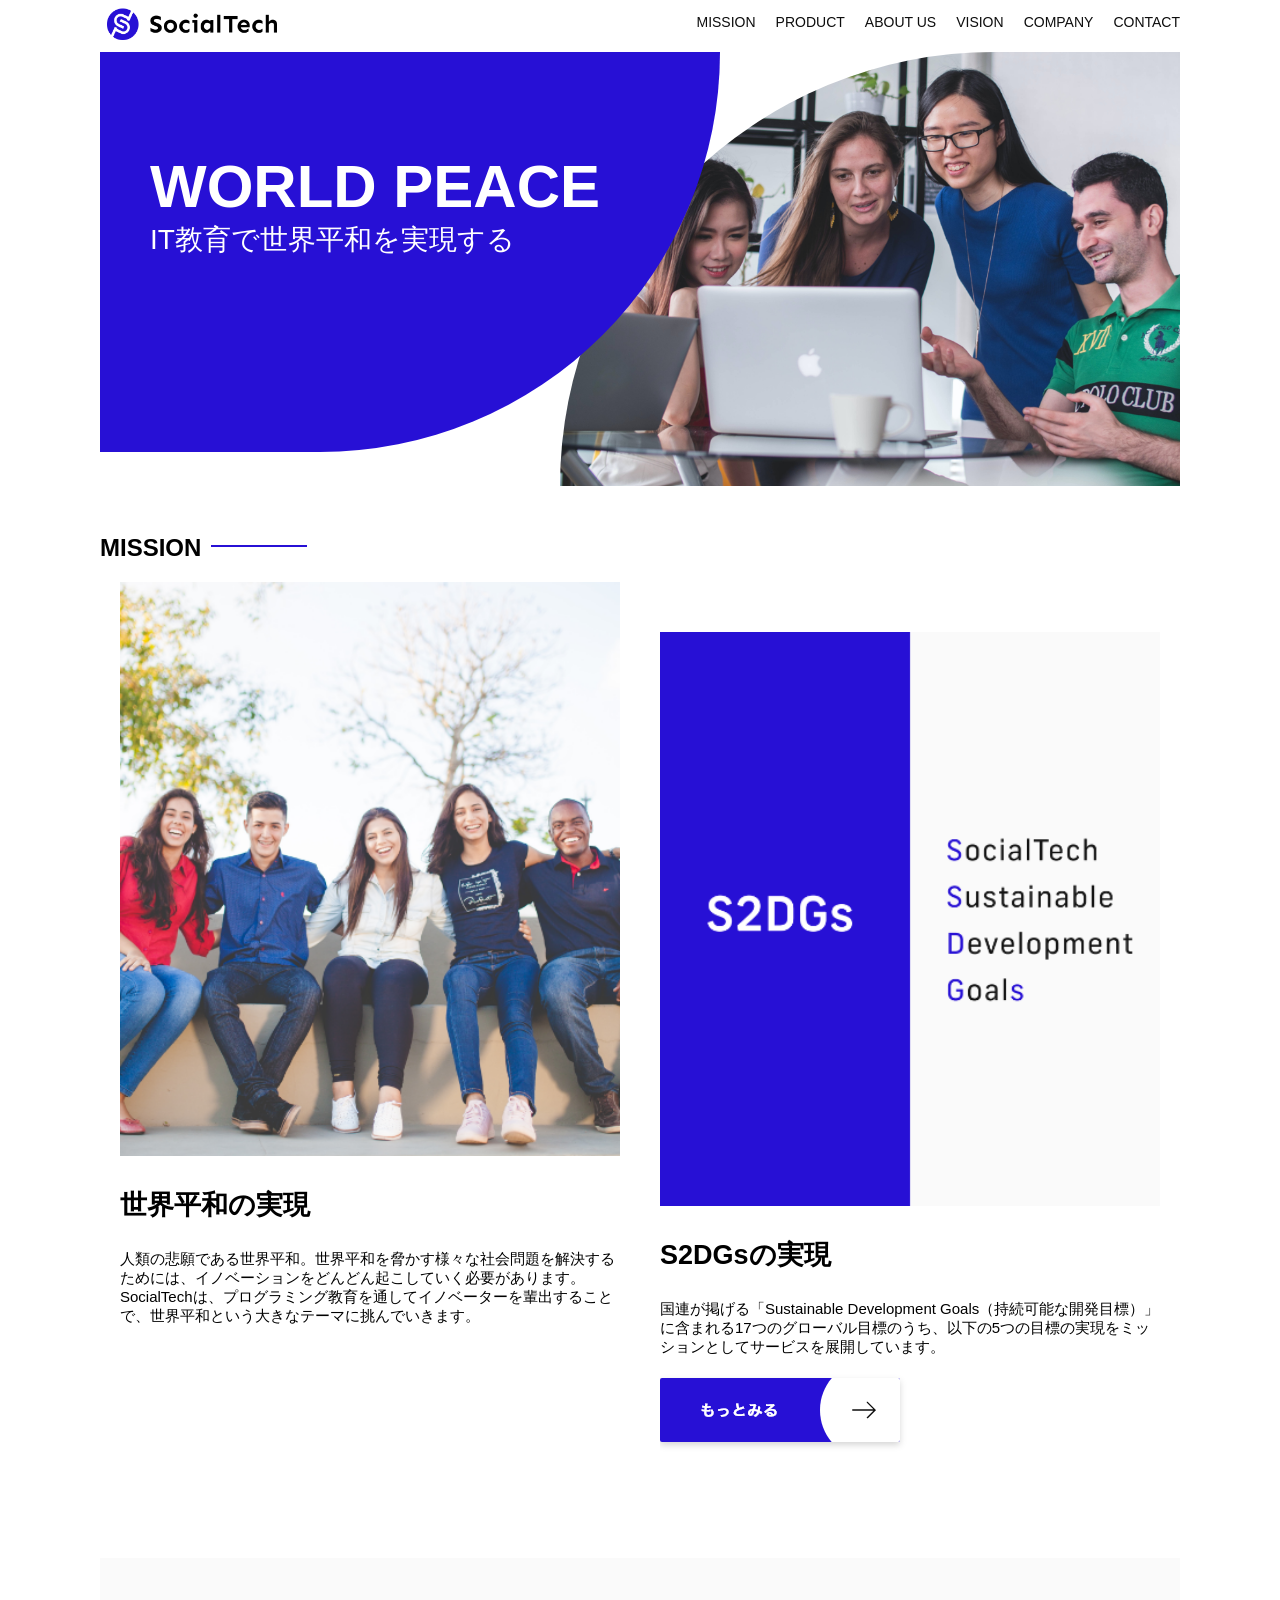
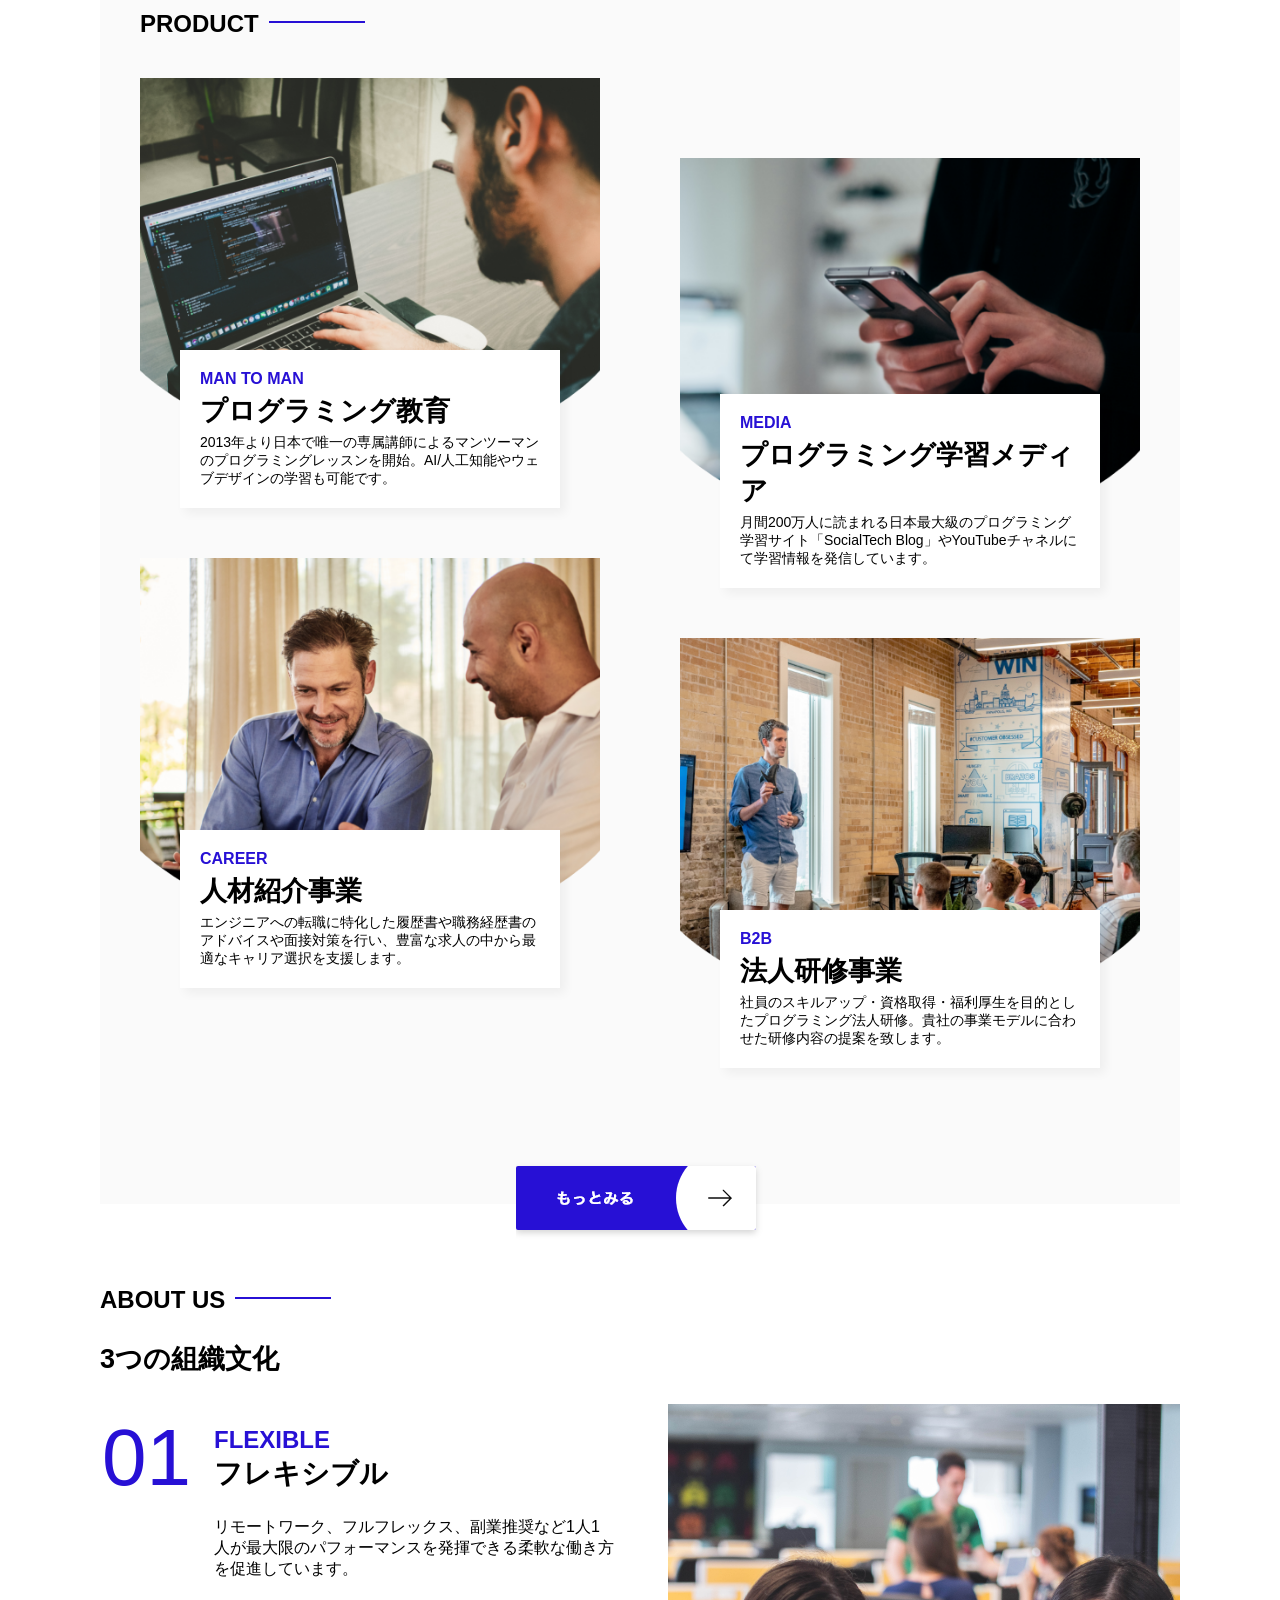
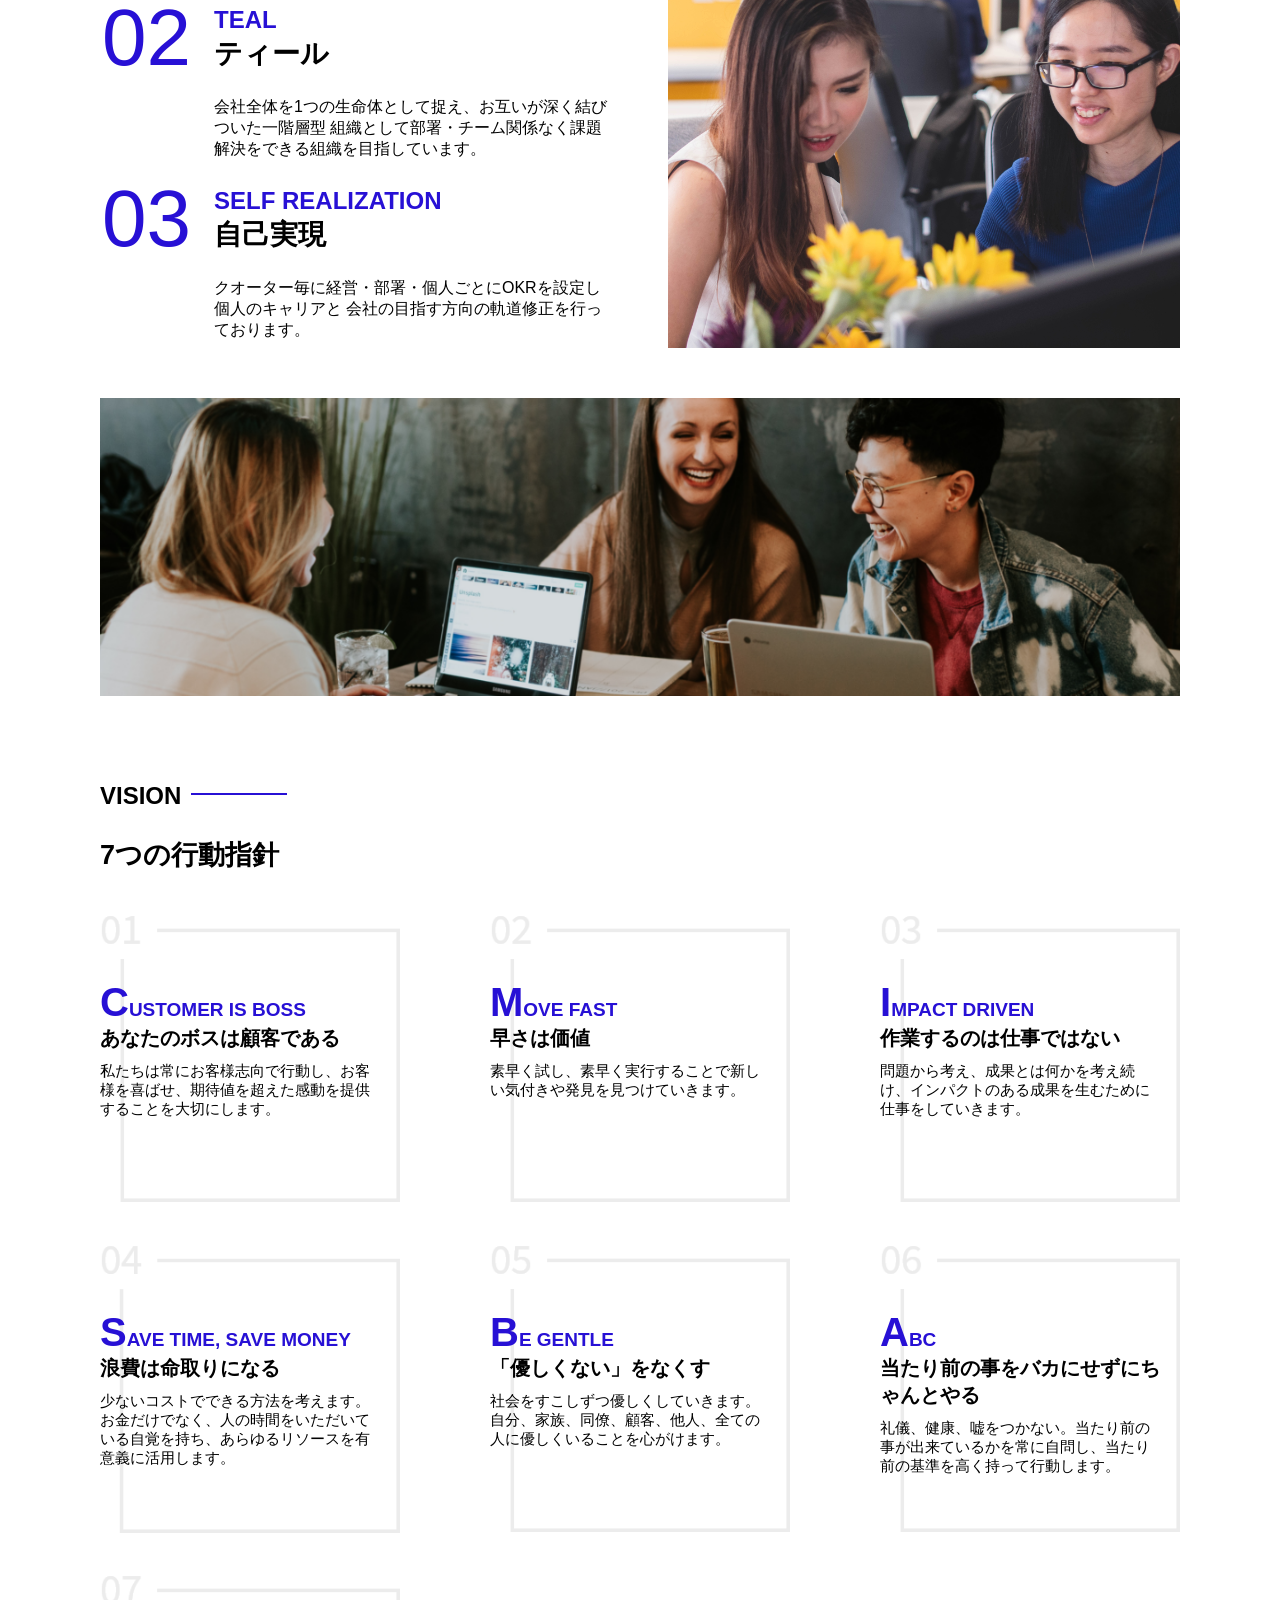
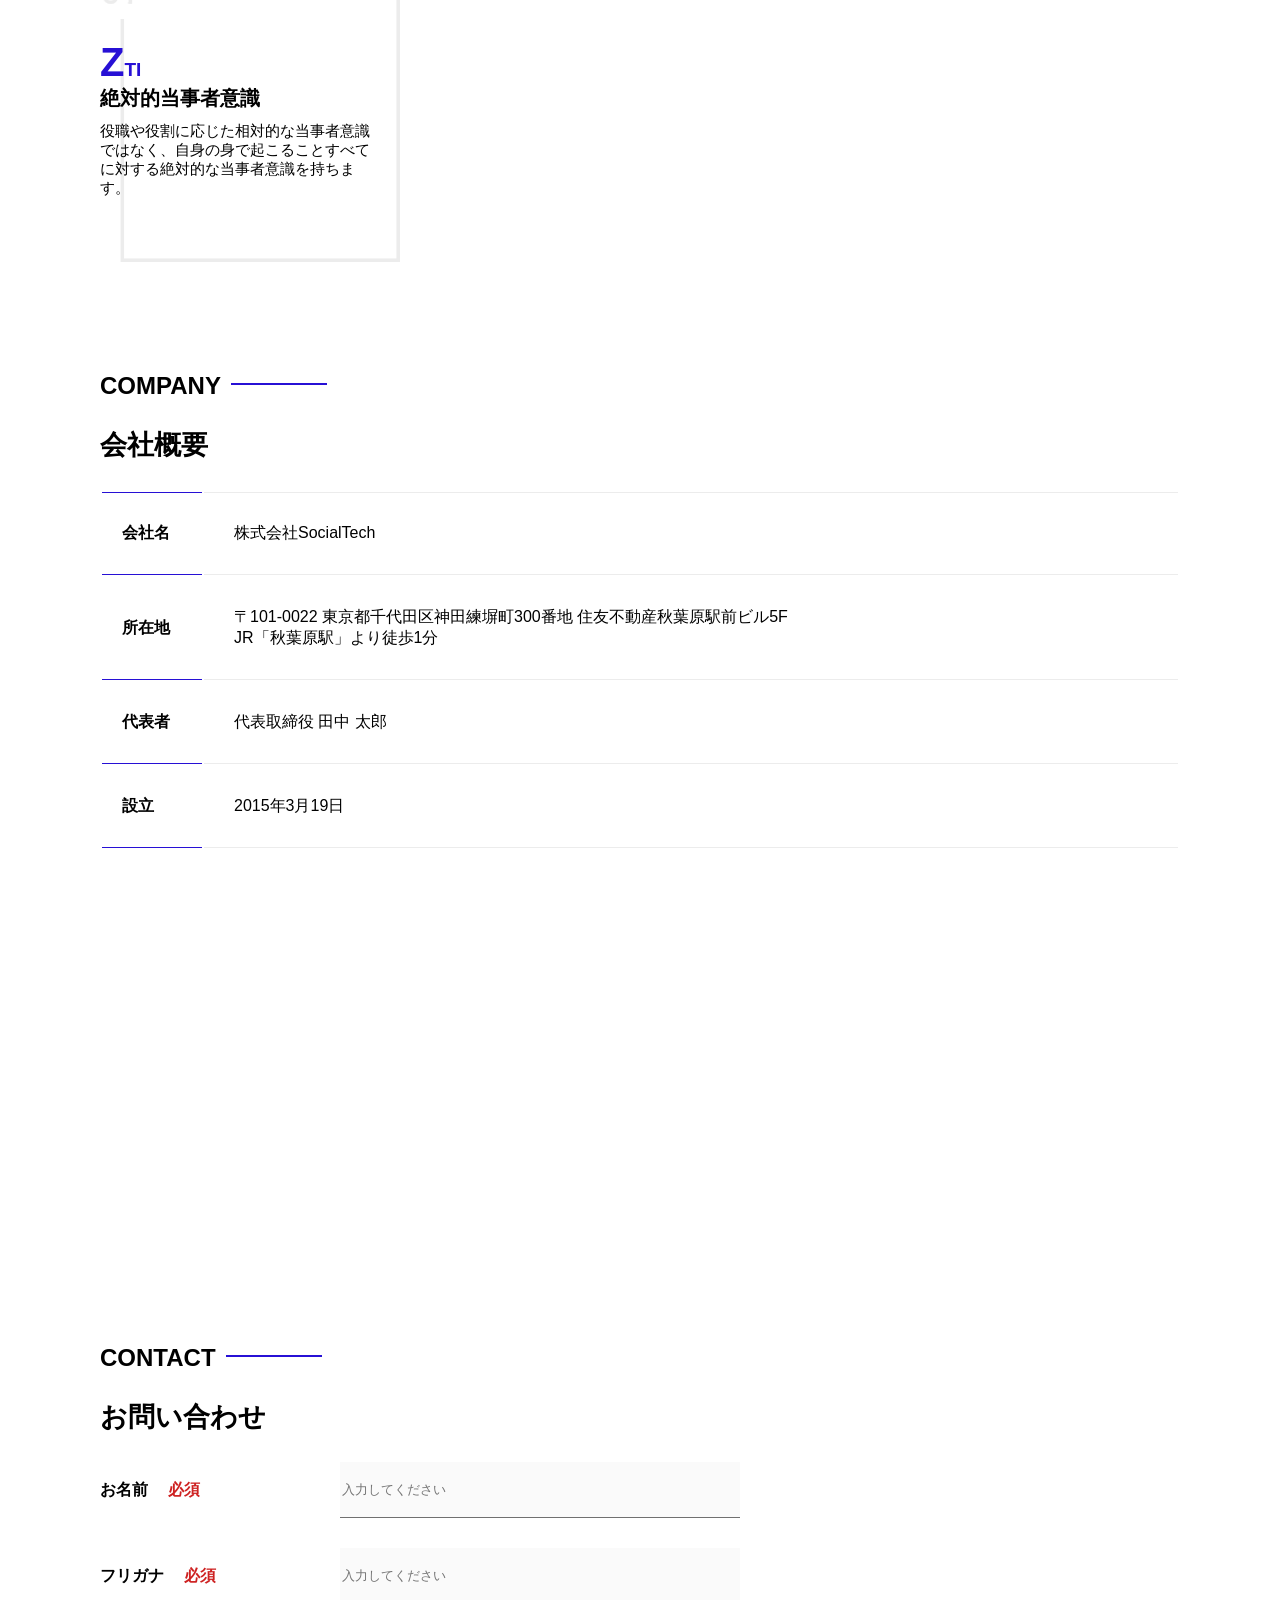
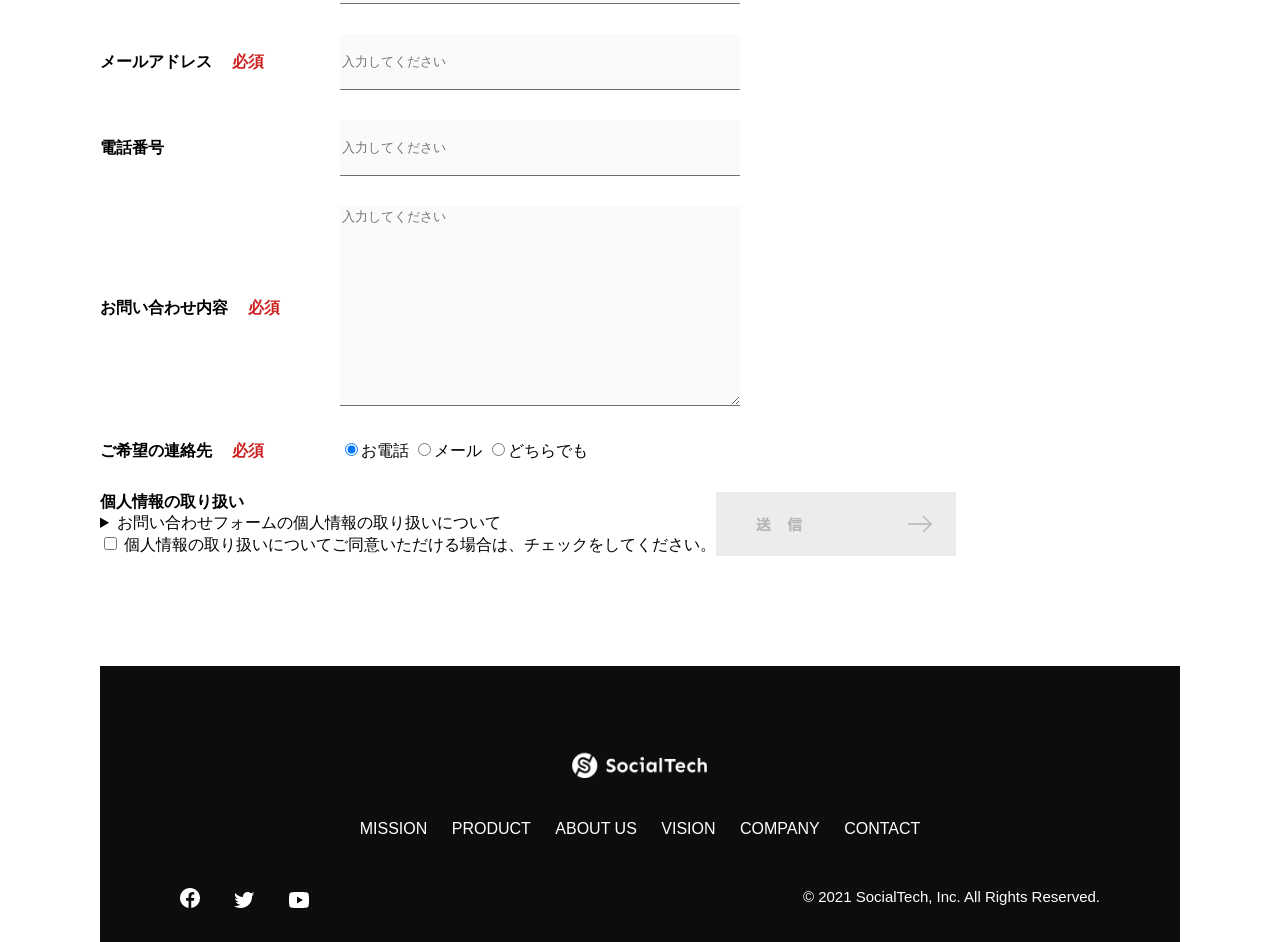
==== kadai_tutorial_output/index.html @ 547c980f "kadai_tutorial_outputを提出" ====
<!DOCTYPE html>
<html lang="ja">

<head>
  <meta charset="UTF-8">
  <meta name="viewport" content="width=device-width, initial-scale=1.0">
  <meta name="description" content="SocialTechはEdTech業界のリーディングカンパニーを目指します。">
  <link rel="stylesheet" href="style.css">
  <title>SocialTech</title>
</head>

<body>
  <!-- ヘッダー -->
  <header>
    <!-- ロゴ -->
    <a href="index.html" id="logo">
      <img src="images/logo.png" alt="トップページに戻る">
    </a>

    <!-- PC用ナビゲーション -->
    <nav id="nav-pc">
      <ul>
        <li><a href="mission.html">MISSION</a></li>
        <li><a href="product.html">PRODUCT</a></li>
        <li><a href="index.html#aboutus">ABOUT US</a></li>
        <li><a href="index.html#vision">VISION</a></li>
        <li><a href="index.html#company">COMPANY</a></li>
        <li><a href="index.html#contact">CONTACT</a></li>
      </ul>
    </nav>

    <!-- スマホ用メニューボタン -->
    <button id="menu-sp" onclick="document.getElementById('nav-sp').style.display = 'block'">
      <img src="images/button-menu.png" alt="ナビゲーションを開く">
    </button>
    <!-- スマホ用ナビゲーション -->
    <div id="nav-sp">
      <button id="close" onclick="document.getElementById('nav-sp').style.display = 'none'">
        <img src="images/button-close.png" alt="ナビゲーションを閉じる">
      </button>
      <nav>
        <ul>
          <li>
            <a id="logo-sp" href="index.html" onclick="document.getElementById('nav-sp').style.display='none'"><img src="images/logo-sp.png" alt="トップページに戻る"></a>
          </li>
          <li><a class="menu" href="mission.html" onclick="document.getElementById('nav-sp').style.display='none'">MISSION</a></li>
          <li><a class="menu" href="product.html" onclick="document.getElementById('nav-sp').style.display='none'">PRODUCT</a></li>
          <li><a class="menu" href="index.html#aboutus" onclick="document.getElementById('nav-sp').style.display='none'">ABOUT US</a></li>
          <li><a class="menu" href="index.html#vision" onclick="document.getElementById('nav-sp').style.display='none'">VISION</a></li>
          <li><a class="menu" href="index.html#company" onclick="document.getElementById('nav-sp').style.display='none'">COMPANY</a></li>
          <li><a class="menu" href="index.html#contact" onclick="document.getElementById('nav-sp').style.display='none'">CONTACT</a></li>
        </ul>
      </nav>
      <div id="sns">
        <a href="https://www.facebook.com/sejuku2013"><img src="images/button-facebook.png" alt="Facebookのリンク"></a>
        <a href="https://twitter.com/samuraijuku"><img src="images/button-twitter.png" alt="Twitterのリンク"></a>
        <a href="https://www.youtube.com/channel/UCCFOQO5aDK0xXam4cUQXT8g"><img src="images/button-youtube.png" alt="YouTubeのリンク"></a>
      </div>
    </div>
  </header>

  <main>
    <article>
      <!-- メインビジュアル -->
      <section id="main-visual">
        <div id="main-message">
          <h1>WORLD PEACE</h1>
          <p>IT教育で世界平和を実現する</p>
        </div>
        <img src="images/index/index-main.png" alt="PCの周りに集まる多国籍の仲間たち">
      </section>

      <!--ミッション-->
      <section id="mission">
        <h2 class="index-h2">MISSION</h2>
        <div id="mission-flex">
          <div>
            <img id="mission-photo" src="images/index/index-mission.png" alt="屋外のベンチで写真を撮影する多国籍の仲間たち">
            <h3>世界平和の実現</h3>
            <p>人類の悲願である世界平和。世界平和を脅かす様々な社会問題を解決するためには、イノベーションをどんどん起こしていく必要があります。SocialTechは、プログラミング教育を通してイノベーターを輩出することで、世界平和という大きなテーマに挑んでいきます。</p>
          </div>
          <div>
            <img id="s2dgs" src="images/index/s2dgs.png" alt="S2DGs">
            <h3>S2DGsの実現</h3>
            <p>国連が掲げる「Sustainable Development Goals（持続可能な開発目標）」に含まれる17つのグローバル目標のうち、以下の5つの目標の実現をミッションとしてサービスを展開しています。</p>
            <a href="mission.html"><img src="images/button-more.png" alt="もっとみる"></a>
          </div>
        </div>
      </section>

      <!-- プロダクト -->
      <section id="product">
        <h2 class="index-h2">PRODUCT</h2>
        <div class="product-flex">
          <div id="product-left">
            <div>
              <img class="product-photo" src="images/index/index-mantoman.png" alt="PCでコードを書く男性">
              <div class="product-explain">
                <span>MAN TO MAN</span>
                <h3>プログラミング教育</h3>
                <p>2013年より日本で唯一の専属講師によるマンツーマンのプログラミングレッスンを開始。AI/人工知能やウェブデザインの学習も可能です。</p>
              </div>
            </div>
            <div>
              <img class="product-photo" src="images/index/index-career.png" alt="笑顔で話し合う2人の男性">
              <div class="product-explain">
                <span>CAREER</span>
                <h3>人材紹介事業</h3>
                <p>エンジニアへの転職に特化した履歴書や職務経歴書のアドバイスや面接対策を行い、豊富な求人の中から最適なキャリア選択を支援します。</p>
              </div>
            </div>
          </div>
          <div id="product-right">
            <div>
              <img class="product-photo" src="images/index/index-media.png" alt="スマートフォンを操作する人">
              <div class="product-explain">
                <span>MEDIA</span>
                <h3>プログラミング学習メディア</h3>
                <p>月間200万人に読まれる日本最大級のプログラミング学習サイト「SocialTech Blog」やYouTubeチャネルにて学習情報を発信しています。</p>
              </div>
            </div>
            <div>
              <img class="product-photo" src="images/index/index-b2b.png" alt="講演中の男性とそれを聴く人々">
              <div class="product-explain">
                <span>B2B</span>
                <h3>法人研修事業</h3>
                <p>社員のスキルアップ・資格取得・福利厚生を目的としたプログラミング法人研修。貴社の事業モデルに合わせた研修内容の提案を致します。</p>
              </div>
            </div>
          </div>
        </div>
        <div id="product-more">
          <a href="product.html"><img src="images/button-more.png" alt="もっとみる"></a>
        </div>
      </section>

      <!-- AOUT USセクション -->
      <section id="aboutus">
        <h2 class="index-h2">ABOUT US</h2>
        <h3>3つの組織文化</h3>
        <div>
          <table class="culture-table">
            <tr>
              <td class="culture-num">01</td>
              <th><span class="culture-en">FLEXIBLE</span><br>フレキシブル</th>
            </tr>
            <tr>
              <td>
                <!--空のセル-->
              </td>
              <td class="culture-description">リモートワーク、フルフレックス、副業推奨など1人1人が最大限のパフォーマンスを発揮できる柔軟な働き方を促進しています。</td>
            </tr>
            <tr>
              <td class="culture-num">02</td>
              <th><span class="culture-en">TEAL</span><br>ティール</th>
            </tr>
            <tr>
              <td>
                <!--空のセル-->
              </td>
              <td class="culture-description">会社全体を1つの生命体として捉え、お互いが深く結びついた一階層型 組織として部署・チーム関係なく課題解決をできる組織を目指しています。</td>
            </tr>
            <tr>
              <td class="culture-num">03</td>
              <th><span class="culture-en">SELF REALIZATION</span><br>自己実現</th>
            </tr>
            <tr>
              <td>
                <!--空のセル-->
              </td>
              <td class="culture-description">クオーター毎に経営・部署・個人ごとにOKRを設定し個人のキャリアと 会社の目指す方向の軌道修正を行っております。</td>
            </tr>
          </table>
          <img class="culture-img" src="images/index/index-aboutus1.png" alt="笑顔で話し合う2人の女性">
        </div>
        <img class="culture-img2" src="images/index/index-aboutus2.png" alt="笑顔で話し合う3人の男女">

      </section>

      <!-- VISIONセクション -->
      <section id="vision">
        <h2 class="index-h2">VISION</h2>
        <h3>7つの行動指針</h3>
        <div>
          <div class="vision-box">
            <img src="images/index/vision-01.png" alt="01">
            <div>
              <h4>CUSTOMER IS BOSS</h4>
              <h5>あなたのボスは顧客である</h5>
              <p>私たちは常にお客様志向で行動し、お客様を喜ばせ、期待値を超えた感動を提供することを大切にします。</p>
            </div>
          </div>
          <div class="vision-box">
            <img src="images/index/vision-02.png" alt="02">
            <div>
              <h4>MOVE FAST</h4>
              <h5>早さは価値</h5>
              <p>素早く試し、素早く実行することで新しい気付きや発見を見つけていきます。</p>
            </div>
          </div>
          <div class="vision-box">
            <img src="images/index/vision-03.png" alt="03">
            <div>
              <h4>IMPACT DRIVEN</h4>
              <h5>作業するのは仕事ではない</h5>
              <p>問題から考え、成果とは何かを考え続け、インパクトのある成果を生むために仕事をしていきます。</p>
            </div>
          </div>
          <div class="vision-box">
            <img src="images/index/vision-04.png" alt="04">
            <div>
              <h4>SAVE TIME, SAVE MONEY</h4>
              <h5>浪費は命取りになる</h5>
              <p>少ないコストでできる方法を考えます。お金だけでなく、人の時間をいただいている自覚を持ち、あらゆるリソースを有意義に活用します。</p>
            </div>
          </div>
          <div class="vision-box">
            <img src="images/index/vision-05.png" alt="05">
            <div>
              <h4>BE GENTLE</h4>
              <h5>「優しくない」をなくす</h5>
              <p>社会をすこしずつ優しくしていきます。自分、家族、同僚、顧客、他人、全ての人に優しくいることを心がけます。</p>
            </div>
          </div>
          <div class="vision-box">
            <img src="images/index/vision-06.png" alt="06">
            <div>
              <h4>ABC</h4>
              <h5>当たり前の事をバカにせずにちゃんとやる</h5>
              <p>礼儀、健康、嘘をつかない。当たり前の事が出来ているかを常に自問し、当たり前の基準を高く持って行動します。</p>
            </div>
          </div>
          <div class="vision-box">
            <img src="images/index/vision-07.png" alt="07">
            <div>
              <h4>ZTI</h4>
              <h5>絶対的当事者意識</h5>
              <p>役職や役割に応じた相対的な当事者意識ではなく、自身の身で起こることすべてに対する絶対的な当事者意識を持ちます。</p>
            </div>
          </div>
        </div>
      </section>

      <!-- COMPANYセクション -->
      <section id="company">
        <h2 class="index-h2">COMPANY</h2>
        <h3>会社概要</h3>
        <table id="company-table">
          <tr>
            <th class="tableheader tableheader-first">会社名</th>
            <td class="cell cell-first">株式会社SocialTech</td>
          </tr>
          <tr>
            <th class="tableheader">所在地</th>
            <td class="cell">〒101-0022 東京都千代田区神田練塀町300番地 住友不動産秋葉原駅前ビル5F<br>JR「秋葉原駅」より徒歩1分</td>
          </tr>
          <tr>
            <th class="tableheader">代表者</th>
            <td class="cell">代表取締役 田中 太郎</td>
          </tr>
          <tr>
            <th class="tableheader">設立</th>
            <td class="cell">2015年3月19日</td>
          </tr>
        </table>
        <iframe 
          src="https://www.google.com/maps/embed?pb=!1m18!1m12!1m3!1d3240.068855133681!2d139.77207767578852!3d35.69992317258122!2m3!1f0!2f0!3f0!3m2!1i1024!2i768!4f13.1!3m3!1m2!1s0x60188fee13660e23%3A0x77137876edf742ac!2z5L2P5Y-L5LiN5YuV55Sj56eL6JGJ5Y6f6aeF5YmN44OT44Or!5e0!3m2!1sja!2sjp!4v1780361191116!5m2!1sja!2sjp" 
          style="border:0" 
          allowfullscreen="" 
          loading="lazy">
        </iframe>
      </section>

      <!-- CONTACTセクション -->
      <section id="contact">
        <h2 class="index-h2">CONTACT</h2>
        <h3>お問い合わせ</h3>
        <form>
          <div>
            <div class="contact-heading">
              <label class="contact-label">お名前<span class="contact-span">必須</span></label>
            </div>
            <div>
              <input type="text" name="name" placeholder="入力してください"class="contact-textbox">
            </div>
          </div>
          <div>
            <div class="contact-heading">
              <label class="contact-label">フリガナ<span class="contact-span">必須</span></label>
            </div>
            <div>
              <input type="text" name="hurigana" placeholder="入力してください"class="contact-textbox">
            </div>
          </div>
          <div>
            <div class="contact-heading">
              <label class="contact-label">メールアドレス<span class="contact-span">必須</span></label>
            </div>
            <div>
              <input type="text" name="email" placeholder="入力してください"class="contact-textbox">
            </div>
          </div>
          <div>
            <div class="contact-heading">
              <label class="contact-label">電話番号</label>
            </div>
            <div>
              <input type="text" name="tel" placeholder="入力してください"class="contact-textbox">
            </div>
          </div>
          <div>
            <div class="contact-heading">
              <label class="contact-label">お問い合わせ内容<span class="contact-span">必須</span></label>
            </div>
            <div>
              <textarea class="contact-textarea" placeholder="入力してください" name="message"></textarea>
            </div>
          </div>
          <div>
            <div class="contact-heading">
              <label class="contact-label">ご希望の連絡先<span class="contact-span">必須</span></label>
            </div>
            <div>
              <input class="radiobutton" type="radio" value="tel" name="contact" checked><label>お電話</label>
              <input class="radiobutton" type="radio" value="mail" name="contact"><label>メール</label>
              <input class="radiobutton" type="radio" value="both" name="contact"><label>どちらでも</label>
            </div>
          </div>
          <div>
            <div>
              <div class="contact-heading">
                <label class="contact-label">個人情報の取り扱い</label>
            </div>
            <div>
              <details>
                <summary>お問い合わせフォームの個人情報の取り扱いについて</summary>
                <div>
                  <dl>
                    <dt>１．組織の名称又は氏名</dt>
                    <dd>株式会社SocialTech</dd>
                    <dt>２．個人情報保護管理者（若しくはその代理人）の氏名又は職名、所属及び連絡先</dt>
                    <dd>
                      <p>鈴木 一郎 コーポレート部</p>
                      <p>メールアドレス：samurai@example.com</p>
                      <p>TEL：03-1234-5678</p>
                    </dd>
                    <dt>３．個人情報の利用目的</dt>
                    <dd>
                      <ul>
                        <li>・本サービス及び本サービスに関連する情報の提供又はそれらに関する連絡のため</li>
                        <li>・ユーザーの本人確認のため</li>
                        <li>・当社サービスのご案内のため</li>
                        <li>・当社の商品等の広告または宣伝（電子メールによるものを含むものとします。）</li>
                      </ul>
                    </dd>
                    <dt>４．個人情報の取り扱い業務の委託</dt>
                    <dd>
                      個人情報の取扱業務の全部または一部を外部に業務委託する場合があります。その際、弊社は、個人情報を適切に保護できる管理体制を敷き実行していることを条件として委託先を厳選したうえで、機密保持契約を委託先と締結し、お客様の個人情報を厳密に管理させます。
                    </dd>
                    <dt>５．個人情報の開示等の請求</dt>
                    <dd>
                      お客様は、弊社に対してご自身の個人情報の開示等（利用目的の通知、開示、内容の訂正・追加・削除、利用の停止または消去、第三者への提供の停止）に関して、当社問合わせ窓口に申し出ることができます。<br>
                      その際、弊社はお客様ご本人を確認させていただいたうえで、合理的な期間内に対応いたします。<br>
                      なお、個人情報に関する弊社問合わせ先は、次の通りです。
                    </dd>
                    <dd>
                      <p>株式会社SocialTech　個人情報問合せ窓口</p>
                      <p>〒150-0043　東京都千代田区神田練塀町300番地 住友不動産秋葉原駅前ビル5F</p>
                      <p>メールアドレス：samurai@example.com　TEL：03-1234-5678</p>
                    </dd>
                  <dt>６．個人情報を提供されることの任意性について</dt>
                    <dd>お客様がご自身の個人情報を弊社に提供されるか否かは、お客様のご判断によりますが、もしご提供されない場合には、適切なサービスが提供できない場合がありますので予めご了承ください。</dd>
                  </dl>
                </div>
              </details>
              <input type="checkbox" name="agree">
              <span>個人情報の取り扱いについてご同意いただける場合は、チェックをしてください。</span>
            </div>
          </div>
          <input type="image" src="images/button-submit.png" alt="送信する">
        </form>
      </section>
    </article>
  </main>

  <footer>
    <div id="footer-logo">
      <img src="images/logo-sp.png" alt="SocialTech">
    </div>
    <div id="footer-link">
      <a href="mission.html">MISSION</a>
      <a href="product.html">PRODUCT</a>
      <a href="index.html#aboutus">ABOUT US</a>
      <a href="index.html#vision">VISION</a>
      <a href="index.html#company">COMPANY</a>
      <a href="index.html#contact">CONTACT</a>
    </div>
    <div id="sns-footer">
      <div class="sns-btns">
        <a href="https://www.facebook.com/sejuku2013"><img src="images/button-facebook.png" alt="Facebookのリンク"></a>
        <a href="https://twitter.com/samuraijuku"><img src="images/button-twitter.png" alt="Twitterのリンク"></a>
        <a href="https://www.youtube.com/channel/UCCFOQO5aDK0xXam4cUQXT8g"><img src="images/button-youtube.png" alt="YouTubeのリンク"></a>
      </div>
      <p id="copyright">&copy; 2021 SocialTech, Inc. All Rights Reserved.</p>
    </div>
  </footer>





</body>

</html>
---- kadai_tutorial_output/style.css ----
/* PC、スマホ共通スタイル */
* {
   box-sizing: border-box;
}

p {
  font-size: 15px;
}

body {
  max-width: 1080px;
  margin: 0 auto 0 auto;  
  font-family: "Source Sans Pro", "Hiragino Kaku Gothic ProN", Meiryo, Arial, sans-serif;
}

/* ヘッダー */
header {
display: flex;
justify-content: space-between;
} 

/* ナビゲーションのレイアウト */
#nav-pc {
  font-size: 14px;
}

#nav-pc ul {
  display: flex;
  padding-left: 0;
}

#nav-pc li {
  list-style: none;
}

/* ナビゲーションのリンクの装飾設定 */
#nav-pc a {
  text-decoration: none;
  margin-left: 20px;
  color: #0d0d0d;
}

#nav-pc a:hover {
  text-decoration: underline;
}

/* スマホ用ナビを非表示 */
#nav-sp,	
#menu-sp {	
display: none;	
}

/* メインビジュアル*/
#main-visual {
  position: relative;
  height: 400px;
}

#main-message {
  position: absolute;
  top: 0;
  left: 0;
  background-color: #2710d5;
  color: #ffffff;
  border-radius: 0 0 476px 0;
  max-width: 620px;
  height: 100%;
  width: 100%;
  z-index: 11;
}

#main-message h1 {
  font-size: 60px;
  margin: 100px 0 0 50px;
}

#main-message > p {
  font-size: 28px;
  margin: 0 0 0 50px;
}

#main-visual > img {
  max-width: 620px;
  border-radius: 476px 0 0 0;
  position: absolute;
  top: 0;
  right: 0;
  z-index: 10;
}

/* 見出し */
 h2 {
   margin: 40px 0 0 0;
 }
 
 h2::after {
   content: url("images/line.png");
   margin-left: 10px;
 }
 
 h3 {
   font-size: 27px;
 }

 /* ミッション */
 #mission {
   margin: 80px auto 80px auto;
 }

 #mission-flex {
  display: flex;
 }

 #mission-flex > div {
  width: 50%;
  margin: 20px;
 }

 #mission-photo {
  width: 100%;
 }

 #s2dgs {
  margin-top: 50px;
  width: 100%;
 }

 /*
 section要素（#product）
背景色（background-color）：薄いグレー（#fafafa）
余白（margin）：80px 0 80px 0
余白（padding）：10px 40px 0px 40px
*/

/* プロダクト */
#product {
  background-color: #fafafa;
  margin: 80px 0 80px 0;
  padding: 10px 40px 0px 40px;
}

/*
4つのコンテンツをグループ化するdiv要素（#product .product-flex）
余白（margin）：上に40px
表示方法（display）：子要素を横並びにするため、flexを指定する
*/

/* 外枠 */
#product .product-flex {
  margin-top: 40px;
  display: flex;
}

/*
左のカラム（#product-left）
幅（width）：50%を指定して、2つのdiv要素をちょうど半分に分ける
余白（margin-right）：20px
*/

/* 左のカラム */
#product-left {
  width: 50%;
  margin-right: 20px;
}

/*
右のカラム（#product-right）
幅（width）：50%を指定して、2つのdiv要素をちょうど半分に分ける
余白（margin-left）：20px
余白（margin-top）：80px
*/

/* 右のカラム */
#product-right {
  width: 50%;
  margin-left: 20px;
  margin-top: 80px;
}

/*
画像＋説明の枠（#product-left > div）
配置（position）：子要素である画像やテキストに相対位置で配置するために、relativeを指定する
高さ（height）：480px
余白（margin-right）：20px
*/

/* 画像＋説明の枠 */
#product-left > div {
  position: relative;
  height: 480px;
  margin-right: 20px;
}

/*
画像＋説明の枠（#product-right > div）
配置（position）：子要素である画像やテキストに相対位置で配置するために、relativeを指定する
高さ（height）：480px
余白（margin-left）：20px
 */

#product-right > div {
  position: relative;
  height: 480px;
  margin-left: 20px;
}

/*
画像（.product-photo）
画像は親のdiv要素からはみ出さないように幅を調整します。
幅(width)：100%を指定して、親要素の幅に合わせる
*/

/* 画像 */
.product-photo {
  width: 100%;
}

/*
見出しと説明文をグループ化するdiv要素（.product-explain）
背景（background-color）：白色（#ffffff）
配置（position）：position：absolute;を指定して絶対位置で配置する。基準の位置は左上で、leftに0、bottomに50pxを指定する
余白（margin）：0 40px 0 40px
余白（padding）：20px
影（box-shadow）：5px 5px 10px rgba(0, 0, 0, 0.05);を指定し、薄い透明色で右下方向に柔らかい影を表示する（基礎編の14章で学習したtext-shadowと同様の使い方）
*/
/* 説明文の枠 */
.product-explain {
  background-color: #ffffff;
  position: absolute;
  left: 0;
  bottom: 50px;
  margin: 0 40px 0 40px;
  padding: 20px;
  box-shadow: 5px 5px 10px rgba(0, 0, 0, 0.05);
}

/*
説明文の英語（.product-explain > span）
文字色（color）：青色（#2710d5）
文字の太さ（font-weight）：bold（太字）
文字のサイズ（font-size）：16px
余白（margin）：なし（0）
*/

/* 説明文の英語 */
.product-explain > span {
  color: #2710d5;
  font-weight: bold;
  font-size: 16px;
  margin: 0;
}

/*
説明文の見出し（.product-explain > h3）
余白（margin）：5px 0 5px 0
*/

/* 説明文の見出し */
.product-explain > h3 {
  margin: 5px 0 5px 0;
}

/*
説明文（.product-explain > p）
文字のサイズ（font-size）：14px
余白（margin）：なし（0）
*/

/* 説明文 */
.product-explain > p {
  font-size: 14px;
  margin: 0;
}

/*
「もっとみる」ボタン（#product-more）
中央寄せにする（text-align: center）
リンク（<a>タグ）に対して、相対位置指定で下に-42pxを指定する
*/

/* もっと見るボタン */
#product-more {
  text-align: center;
}

#product-more a {
  position: relative;
  bottom: -42px
}

/*
section要素（#aboutus）
余白（margin）：上下に80px、左右にautoを指定する
表と1枚目の画像をグループ化する
*/

/* ABOUT US */
#aboutus {
  margin: 80px auto 80px auto;
}

/*
div要素（#aboutus > div）
表示方法（display）：子要素を横並びにするため、flexを指定する
*/

/* 3つの組織文化と画像を入れる枠 */
#aboutus > div {
  display: flex;
}

/*1枚目の画像（.culture-img）
幅（width）：50%を指定する
縦方向の揃え方（align-self）：flex-start（上寄せ）
2枚目の画像（.culture-img2）
余白（margin-top)：50px
幅（width）：100%を指定して、親要素の幅いっぱいに広げる*/

/* 画像 */
.culture-img {
  width: 50%;
  align-self: flex-start;
}

.culture-img2 {
  margin-top: 50px;
  width: 100%;
}

/*表全体（.culture-table）
余白（margin）：右に50pxを指定して、画像との間に余白を作る*/

/* 3つの組織文化の表 */
.culture-table {
  margin-right: 50px;
}

/*表の各セル
番号（.culture-num）
文字サイズ（font-size）：80px
文字色（color）：青色（#2710d5）
余白（padding）：0 20px 0 0

見出し（.culture-table th）
左寄せ（text-align）：left
文字サイズ（font-size）：28px
文字の太さ（font-weight）：太字（bold）

組織文化英語（.culture-en）
文字色（color）：青色（#2710d5）
文字サイズ（font-size）：24px
  
説明文（.culture-description）
余白（margin）：なし（0）*/

/* 番号 */
.culture-num {
  font-size: 80px;
  color: #2710d5;
  padding: 0 20px 0 0;
}

/* 見出し */
.culture-table th {
  text-align: left;
  font-size: 28px;
  font-weight: bold;
}

/* 組織文化英語 */
.culture-en {
  color: #2710d5;
  font-size: 24px;
}

/* 説明文 */
.culture-description {
  margin: 0;
}

/*section要素（#vision）
余白（margin）：上下に80px、左右にautoを指定する

7つすべての「行動指針」をグループ化するdiv要素（#vision > div）
表示方法（display）：子要素を横並びにするため、flexを指定する
横方向の揃え方（justify-content）：space-betweenを指定する（一番左と一番右の子要素を両端に配置し、残りの子要素を均等な間隔で配置する）
折り返し（flex-wrap）：wrapを指定する（幅が足りなくなったら上から下に折り返しする）

一つ一つの「行動指針」をグループ化するdiv要素（.vision-box）
幅と高さ（width、height）：幅300px、高さ300pxの正方形にする
余白（margin）：下に30px
配置（position）：relativeを指定し、現在の位置を基準に相対的な位置に配置する*/

/* ビジョン */
#vision {
  margin: 80px auto 80px auto;
}

#vision > div {
  display: flex;
  justify-content: space-between;
  flex-wrap: wrap;
}

.vision-box {
  width: 300px;
  height: 300px;
  margin-bottom: 30px;
  position: relative;
}

/*画像（.vision-box > img）
幅（width）：100%を指定して、親要素の幅いっぱいに広げる
配置（position）：relative（相対位置）を指定する
重なり順（z-index）：30を指定し、テキストが上に重なるようにする（z-indexの値が大きいほど上に重なる）

見出しと説明文をグループ化するspan要素（.vision-box > div）
配置（position）：absolute（絶対位置）を指定し、topとleftに0を指定することで親要素の左上に配置する
重なり順（z-index）：31を指定し、画像の上に重なるようにする
余白（margin）：右に20px

英語の見出し（.vision-box > div > h4）
文字色（color）：青色（#2710d5）
フォントサイズ（font-size）：19px
余白（margin）：上に80px

h4の1文字め（.vision-box > div > h4::first-letter）
フォントサイズ（font-size）：40px

日本語の見出し（.vision-box > div > h5）
フォントサイズ（font-size）：20px
余白（margin）：0 0 0 0

説明文（.vision-box > div > p）
余白（margin）：10px 0 0 0*/

.vision-box > img {
  width: 100%;
  position: relative;
  z-index: 30;
}

.vision-box > div {
  position: absolute;
  top: 0;
  left: 0;
  z-index: 31;
  margin-right: 20px;
}

.vision-box > div > h4 {
  color: #2710d5;
  font-size: 19px;
  margin: 80px 0 0 0;
}

.vision-box > div > h4::first-letter {
  font-size: 40px;
}

.vision-box > div > h5 {
  font-size: 20px;
  margin: 0;
}

.vision-box > div > p {
  margin: 10px 0 0 0;
}

/*section要素（#company）
余白（margin）：上下に80px、左右にautoを指定する*/

/* 会社概要 */
#company {
  margin: 80px auto 80px auto;
}

/* 表全体（#company-table）
幅（width）：100%を指定して、親要素の幅いっぱいに広げる*/
#company-table {
  width: 100%;
}

/*2行目以降の見出し（.tableheader）
文字の位置（text-align）：left（左揃え）
余白（padding）：上下左右に20px
下の枠線
色（border-bottom-color）：青色（#2710d5）
太さ（border-bottom-width）：1px
種類（border-bottom-style）：実線（solid）
幅（width）：100px
*/
.tableheader {
  text-align: left;
  padding: 20px;
  border-bottom-color: #2710d5;
  border-bottom-width: 1px;
  border-bottom-style: solid;
  width: 100px;
}

/*1行目の見出し（.tableheader-first）
1行目の見出しは上の枠線も表示させるため、以下を指定します。
上の枠線
色（border-top-color）：青色（#2710d5）
太さ（border-top-width）：1px
種類（border-top-style）：実線（solid）*/
.tableheader-first {
  border-top-color: #2710d5;
  border-top-width: 1px;
  border-top-style: solid;
}

/*セル（.cell）
余白（padding）：30px
下の枠線
色（border-bottom-color）：グレー（#ececec）
太さ（border-bottom-width）：1px
種類（border-bottom-style）：実線（solid）*/
.cell {
  padding: 30px;
  border-bottom-color: #ececec;
  border-bottom-width: 1px;
  border-bottom-style: solid;
}

/*1行目のセル（.cell-first）
1行目のセルは上の枠線も表示させるため、以下を指定します。
上の枠線
色（border-top-color）：グレー（#ececec）
太さ（border-top-width）：1px
種類（border-top-style）：実線（solid）*/
.cell-first {
  border-top-color: #ececec;
  border-top-width: 1px;
  border-top-style: solid;
}

/*iframe要素（#company > iframe）
幅（width)：100%を指定して、親要素の幅いっぱいに広げる
高さ（height）：368px
余白（margin）：上に40px*/

#company > iframe {
  width: 100%;
  height: 368px;
  margin-top: 40px;
}

/* お問い合わせ */
#contact {
  margin: 80px auto 80px auto;
}

/* 外枠 */
#contact > form > div {
  display: flex;
  flex-direction: row;
  flex-wrap: wrap;
  padding-bottom: 30px;
}

/* 左列の見出し */
.contact-heading {
  width: 240px;
  align-self: center;
}

/* 見出しのラベル */
.contact-label {
  font-weight: bold;
}

/* 必須 */
.contact-span {
  color: #ce2222;
  margin-left: 20px;
  font-weight: bold;
}

.contact-textbox {
  border-top: 0;
  border-left: 0;
  border-right: 0;
  border-bottom-width: 1px;
  border-bottom-color: #707070;
  border-style: solid;
  background-color: #fafafa;
  width: 400px;
  height: 56px;
}

.contact-textarea {
  border-top: 0;
  border-left: 0;
  border-right: 0;
  border-bottom-width: 1px;
  border-bottom-color: #707070;
  background-color: #fafafa;
  width: 400px;
  height: 200px;
}

/* 個人情報の取り扱い */
 #contact dt {
   font-weight: bold;
 }
 
 #contact dd {
   margin: 0 0 16px 0;
 }
 
 #contact dd p {
   margin: 0;
 }
 
 #contact dd ul {
   padding-left: 0;
 }
 
 #contact dd li {
   margin-bottom: 0;
   list-style: none;
 }

 /* フッター */
 footer {
  background-color: #0d0d0d;
  text-align: center;
  padding: 80px 80px 30px 80px;
 }

 #footer-logo {
  margin-bottom: 30px;
 }

 #footer-link {
  margin-bottom: 50px;
 }

#footer-link > a {
  text-decoration: none;
  margin: 10px;
  color: #ffffff;
}

#footer-link > a:hover {
  text-decoration: underline;
}

#sns-footer {
  display: flex;
  justify-content: space-between;
}

#sns-footer a {
  margin-right: 30px;
}

#copyright {
  color: #ffffff;
  margin: 0;
}

/* mission.html用スタイル */
/* ミッションのメインビジュアル */
.mission-main-inner {
  background-image: url("images/mission/mission-main.png");
  background-repeat: no-repeat;
  background-position-y: center;
}

#mission-title {
  background-color: #2710d5;
  width: 368px;
  color: #ffffff;
  height: 496px;
  border-radius: 0 248px 248px 0;
  position: relative;
}

#mission-title h1 {
  position: absolute;
  top: 0;
  left: 100px;
  font-size: 80px;
  line-height: 1;
}

#mission-title h1 span {
  font-size: 26px;
}

#mission-title > p {
  position: absolute;
  top: 350px;
  left: 100px;
  font-size: 16px;
}

/* ミッションページ　S2DGSの設定 */
#mission-s2dgs {
  padding: 20px;
}

.mission-h2 {
  color: #2710d5;
  font-size: 40px;
}

.mission-h2::after {
  content: none;
}

/* ミッションページ　5つのゴールの設定 */
#mission-five-goals {
  padding: 20px;
  display: flex;
}

#mission-five-goals .five-goals-image {
  width: 30%;
  padding: 20px;
}

#mission-five-goals .five-goals-image img {
  width: 100%
}

#mission-five-goals .five-goals-read {
  width: 70%;
  padding: 20px;
}

#mission-five-goals .five-goals-read > div {
  margin-bottom : 40px;
}

.fivegoals-image-right {
  float: right;
  margin: 20px;
}

.fivegoals-image-left {
  float: left;
  margin: 20px;
}

.fivegoals-number {
  color: #2710d5;
  font-size: 48px;
  font-weight: bold;
  margin: 0;
}

.fivegoals-h3 {
  font-size: 28px;
  margin: 0;
}

.fivegoals-p {
  margin: 0;
}

/* プロダクトページ */
.product-main-inner {
  background-image: url(images/product/product-main.png);
  background-repeat: no-repeat;
  background-position-y: center;
}

#product-title {
  background-color: #2710d5;
  width: 368px;
  color: #ffffff;
  height: 496px;
  border-radius: 0 248px 248px 0;
  position: relative;
}

#product-title h1 {
  position: absolute;
  top: 0;
  left: 100px;
  font-size: 80px;
  line-height: 1;
}

#product-title h1 span {
  font-size: 26px;
}

#product-title > p {
  position: absolute;
  top: 350px;
  left: 100px;
  font-size: 16px;
}

/* セクション */
.product-section {
  display: flex;
  padding: 20px 20px 0; /*上と左右が20pxで下が0*/
}

.product-section .product-section-img {
  width: 450px;
}

.product-section-left .product-section-img img {
  width: 100%;
  padding: 0 40px 30px 0;
  border-radius: 0 432px 0 0;
}

.product-section-left .product-read {
  width: 50%;
  flex-grow: 1;
}

.product-section-left .product-read p {
  margin-bottom: 0;
}

.product-section-right {
  justify-content: space-between;
}

.product-section-right .product-section-img img {
  width: 100%;
  padding: 0 0 30px 40px;
  border-radius: 432px 0 0 0;
}

.product-section-right .product-read {
  width: 500px;
}

.product-h2 {
  color: #2710d5;
  font-size: 24px;
  margin: 0;
}

.product-h3{
  font-size: 28px;
  margin: 0;
}


/*====================
  スマートフォン用のスタイル
 =====================*/

@media screen and (max-width: 767px) {
  /* PC用ナビゲーション非表示 */
  #nav-pc {
    display: none;
  }

  /* ハンバーガーメニュー */
  #menu-sp {
    display: block;
    background-color: transparent;
    float: right;
    padding: 0;
    border: none;
  }

  /* スマホ用ナビゲーションの表示切替*/
  /* 初期状態、レイアウトと非表示設定 */
  #nav-sp {
    background-color: #2710d5;
    position: fixed;
    left: 0;
    top: 0;
    height: 100%;
    width: 100%;
    display: none;
    z-index: 100;
  }

  /*  閉じるボタンの画像（#close）
  配置（position）：絶対位置（absolute）を指定し、親要素（#nav_sp）の右上の角を基準位置として、上側（top）と右側（right）にそれぞれ20pxに設定する。（右上の角から内側へ20pxの位置に配置する）。
  背景色（background-color）は透明（transparent）、境界線（border）はなし（none）にする。*/
  #close {
    position: absolute;
    top: 20px;
    right: 20px;
    background-color: transparent;
    border: none;
  }

  /*  nav-sp要素のスタイル設定
  ul 要素の左側の余白（ padding ）をなくす（ 0 ）
  li 要素はマーカー（ list-style ）なし（ none ）で表示*/
  #nav-sp nav ul {
    padding-left: 0;
  }

  #nav-sp nav li {
    list-style: none;
  }

  /*  ナビゲーションメニュー用ロゴ（#logo-sp）
  余白（margin）：上に80px、右に0、下に30px、左に20px */
  #logo-sp {
    margin: 80px 0 30px 20px;
  }

  /*リンク（#nav-sp nav a）
  表示方法（display）：blockを指定し、縦並びにする
  色（color）：白（#ffffff）*/
  #nav-sp nav a {
    display: block;
    color: #ffffff;
  }

  /*リンクの擬似クラス ホバー時（#nav-sp nav a）
  文字装飾（text-decoration）：下線を表示する（underline）*/
  #nav-sp nav a:hover {
    text-decoration: underline;
  }

  /*リンクの背景（#nav-sp .menu）
  文字装飾（text-decoration）：なし（none）
  余白（margin）：上に0、右に20px、下に0、左に20px
  高さ（height）：44px
  文字のサイズ（font-size）：16px
  背景画像（background-image）：url("images/arrow.png")を指定し、arrow.pngをリンクの背景として表示する
  背景のリピート方法（background-repeat）：繰り返さない（no-repeat）
  背景の位置（background-position）：right topを指定し、右上に配置する*/
  #nav-sp .menu {
    text-decoration: none;
    margin: 0 20px;
    height: 44px;
    font-size: 16px;
    background-image: url("images/arrow.png");
    background-repeat: no-repeat;
    background-position: right top;
  }

  /*SNSボタンをグループ化するdiv要素（#sns）
  配置（position）：絶対位置（absolute）を指定し、bottomとleftに20pxを指定することで親要素の左下を基準に配置する*/
  #sns {
    position: absolute;
    bottom: 20px;
    left: 20px;
  }

  /*SNSボタンのリンク（#sns > a）
  余白（margin）：右に30px*/
  #sns > a {
    margin-right: 30px;
  }

  /* メインビジュアル */
  #main-visual {
    position: relative;
    height: 470px;
  }

  #main-visual > div {
    text-align: center;
    height: 280px;
  }

  #main-visual h1 {
    font-size: 28px;
    margin: 90px 0 0 0;
  }

  #main-visual > div > p {
    margin: 0;
    font-size: 15px;
  }

  #main-visual > img {
    width: 100%;
    border-radius: 476px 0 0 0;
    top: auto;
    bottom: 0;
  }

  /*見出し*/
  h2 {
    margin: 15px 0 15px 0;
  }

  h3 {
    font-size: 24px;
    margin: 10px 0 0 0;
  }

  /* ミッション */
  #mission {
    margin: 20px 0 20px 0;
    padding: 0 20px 0 20px;
  }

  #mission-flex {
    flex-direction: column;
  }

  #mission-flex > div {
    width: 100%;
    margin: 0;
  }

  /* プロダクト */

  /*section要素（#product）
    余白（margin:）：0
    余白（padding）：10px 20px 0 20px*/
  #product {
    margin: 0;
    padding: 10px 20px 0 20px;
  }

  /*外枠（#product .product-flex）
    flex-directionフレックスコンテナの配置：縦並び（column）
    margin-top：0*/
  #product .product-flex {
    flex-direction: column;
    margin-top: 0;
  }

  /*左右のカラムをグループ化するdiv要素（#product-left, #product-right）
    幅（width）：100%
    余白（margin）：0*/
  #product-left,
  #product-right {
    width: 100%;
    margin: 0;
  }

  /*画像＋説明の枠（#product-left > div, #product-right > div）
    高さ（height）：auto
    余白（margin）：なし（0）*/
  #product-left > div,
  #product-right > div {
    height: auto;
    margin: 0;
  }

  /*説明文の枠（.product-explain）
    配置（position）：相対位置（relative）
    余白（margin）：なし（0）*/
  .product-explain {
    position: relative;
    margin: 0;
  }

  /*見出し（.product-explain > h3）
    余白（margin）：10px 0 10px 0
    フォントサイズ（font-size）：24px*/
  .product-explain > h3 {
    margin: 10px 0 10px 0;
    font-size: 24px;
  }

  /*「もっとみる」ボタン（#product-more）
    テキスト寄せ（text-align）：左寄せ（left）*/
  #product-more {
    text-align: left;
  }

  /* ABOUT US */
  /*section要素（#aboutus）
  余白（margin）：上下に80px、左右に20px*/
  #aboutus {
    margin: 80px 20px 80px 20px;
  }

  /*表と1枚目の画像をグループ化するdiv要素（#aboutus > div）
  アイテム（子要素）の並び順（flex-direction）：columnを指定し、画像と表を上から下に配置する*/
  #aboutus > div {
    flex-direction: column;
  }

  /*（ .culture-table th）
  文字サイズ（font-size）：16px*/
  .culture-table th {
    font-size: 16px;
  }

  /*表全体（.culture-table）の設定余白（margin）：右に0
  余白（padding）：右に20px
  並び順（order）：2を指定し、画像の後に配置する*/
  .culture-table {
    margin-right: 0;
    padding-right: 20px;
    order: 2;
  }

  /*1枚目の画像（.culture-img）
  幅（width）：100%を指定して、親要素の幅いっぱいに広げる
  並び順（order）：1を指定し、表の前に配置する*/
  .culture-img {
    width: 100%;
    order: 1;
  }

  /*2枚目の画像（.culture-img2）
  余白（margin）：上に0*/
  .culture-img2 {
    margin-top: 0;
  }

  /*番号（.culture-num）
  *余白（padding）：0*/
  .culture-num {
    padding: 0;
  }

  /*説明文（.culture-description）
  余白（margin）：なし（0）*/
  .culture-description {
    margin: 0;
  }

  /* ビジョン */
  /*section要素（#vision）
  余白（margin）：上下に80px、左右に20px*/
  #vision {
    margin: 80px 20px 80px 20px;
  }

  /*番号の背景画像（.vision-box > img）
  配置（position）：absoluteを指定する
  *（top、left）：ともに0*/
  .vision-box > img {
    position: absolute;
    top: 0;
    left: 0;
  }

  /*（ .vision-box > div > h4）
  余白（margin）：60px 0 0 0*/
  .vision-box > div > h4 {
    margin: 60px 0 0 0;
  }

  /*会社概要*/
  /*section要素（#company）
  余白（margin）：左右に20px*/
  #company {
    margin: 0px 20px 0px 20px;
  }

  /*セクションの見出し（#company > h3）
  余白（margin）：下に20px*/
  #company > h3 {
    margin-bottom: 20px;
  }

  /*（.tableheader）
  幅（width）：50px*/
  .tableheader {
    width: 50px;
  }

  /*（.cell）
  余白（padding）：20px*/
  .cell {
    padding: 20px;
  }

  /*地図（#company > iframe）
  高さ（height）：240px*/
  #company > iframe {
    height: 240px;
  }

  /* お問い合わせ */
  /*section要素（#contact）
  余白（margin）：上下に80px、左右に20px*/
  #contact {
    margin: 80px 20px 80px 20px;
  }

  /*セクションの見出し（#contact > h3）
  余白（margin）：下に20px*/
  #contact > h3 {
    margin-bottom: 20px;
  }

  /*各フォームをグループ化するdiv要素（#contact > form > div）
  flex-directionフレックスコンテナの配置：縦並び（column）
  余白（margin）：下に20px*/
  #contact > form > div {
    flex-direction: column;
    margin-bottom: 20px;
  }

  /*各ラベルを囲むdiv要素（.contact-heading）
  flexアイテムの配置を個別に指定（align-self）：親要素の align-items の値に従う（auto）
  余白（margin）：下に20px*/
  .contact-heading {
    align-self: auto;
    margin-bottom: 20px;
  }

  /*スタイルの適用（ .contact-textbox）
  幅（min-width）：300px
  幅（width）：100%*/
  .contact-textbox {
    min-width: 300px;
    width: 100%;
  }

  /*スタイルの適用（ .contact-textarea）
  高さ（height）：150px
  幅（width）：100%*/
  .contact-textarea {
    height: 150px;
    width: 100%;
  }

  /*スタイルの適用（ .radiobutton）
  余白（margin-bottom）：20px*/
  .radiobutton {
    margin-bottom: 20px;
  }

  /* フッター */
  /*footer要素
  余白（padding）：上に30px、右に20px、下に50px、左に20px
  左寄せ：text-align: left;*/
  footer {
    padding: 30px 20px 50px 20px;
    text-align: left;
  }

  /*ハイパーリンク（#footer-link > a）
  余白（margin）：0 20px 30px 0
  表示方法（display）：blockを指定して、要素を縦並びにする
  背景画像（background-image）：url("images/arrow.png")を指定し、arrow.pngをリンクの背景として表示する
  背景のリピート方法（background-repeat）：繰り返さない（no-repeat）
  背景の位置（background-position）：right topを指定し、右上に配置する*/
  #footer-link > a {
    margin: 0 20px 30px 0;
    display: block;
    background-image: url("images/arrow.png");
    background-repeat: no-repeat;
    background-position: right top;
  }

  /*hover時のスタイル（#footer-link > a:hover）
  （text-decoration）: 下線（underline）*/
  #footer-link > a:hover {
    text-decoration: underline;
  }

  /*SNSフッターのスタイル（#sns-footer）
  フレックスボックスの子要素の並び（flex-direction）：縦（column）
  子要素の配置（justify-content）：上端に揃える（flex-start）*/
  #sns-footer {
    flex-direction: column;
    justify-content: flex-start;
  }

  /*コピーライト（#copyright）
  文字サイズ（font-size）：12px
  余白（margin）：上に30px*/
  #copyright {
    font-size: 12px;
    margin-top: 30px;
  }

   /* mission.html用スタイル */
   /* ミッションのメインビジュアル */

   #mission-main {
    height: 256px;
    margin-top: 4%;
    position: relative;
   }

   .mission-main-inner {
    height: 80%;
    background-size: cover;
   }

   #mission-title {
    width: 136px;
    height: 256px;
    position: absolute;
    top : -10%;
   }

   #mission-title h1 {
    left: 20px;
    font-size: 40px;
   }

   #mission-title h1 span {
    font-size: 18px;
   }

   #mission-title > p {
    top: 180px;
    left: 20px;
    font-size: 13px;
   }

   /* ミッションページ　S2DGSの設定 */
   .mission-h2 {
    font-size: 38px;
    margin : 0px;
   }

    .mission-h2::after {
      content: none;
    }

    #mission-s2dgs > img {
      width: 100%;
    }

    /* ミッションページ　5つのゴールの設定 */
    #mission-five-goals {
      flex-direction: column;
    }

    #mission-five-goals > div {
      padding: 0;
    }

    #mission-five-goals .five-goals-image, 
    #mission-five-goals .five-goals-read {
      width: 100%;
      padding: 0;
    }

    #mission-five-goals .five-goals-read > div {
      display: flex;
      flex-direction: column;
    }

    .fivegoals-image-right,
    .fivegoals-image-left {
    align-self: center;
    }

    /* プロダクトページ */
    #product-main {
      height: 256px;
      margin-top: 4%;
      position: relative;
    }

    .product-main-inner {
      height: 80%;
      background-size: cover;
    }

    #product-title {
      width: 136px;
      height: 256px;
      position: absolute;
      top: -10%;
    }

    #product-title h1 {
      left: 20px;
      font-size: 40px;
    }

    #product-title h1 span {
      font-size: 18px;
    }

    #product-title > p {
      top: 180px;
      left: 20px;
      font-size: 13px;
    }

    /* セクション */
    .product-section {
      flex-direction: column;
    }

    .product-section .product-section-img {
      width: 100%;
    }

     .product-section .product-section-img img {
      width: 100%;
      padding: 0;
     }

     .product-section-left .product-section-img img {
      border-radius: 0 300px 0 0;
     }

     .product-section-left .product-read {
      width: 100%;
      flex-grow: 1;
     }

     .product-section-right .product-section-img img {
      order: 1;
      border-radius: 300px 0 0 0;
     }

     .product-section-right .product-read {
      order: 2;
      width: 100%;
     }
  

}
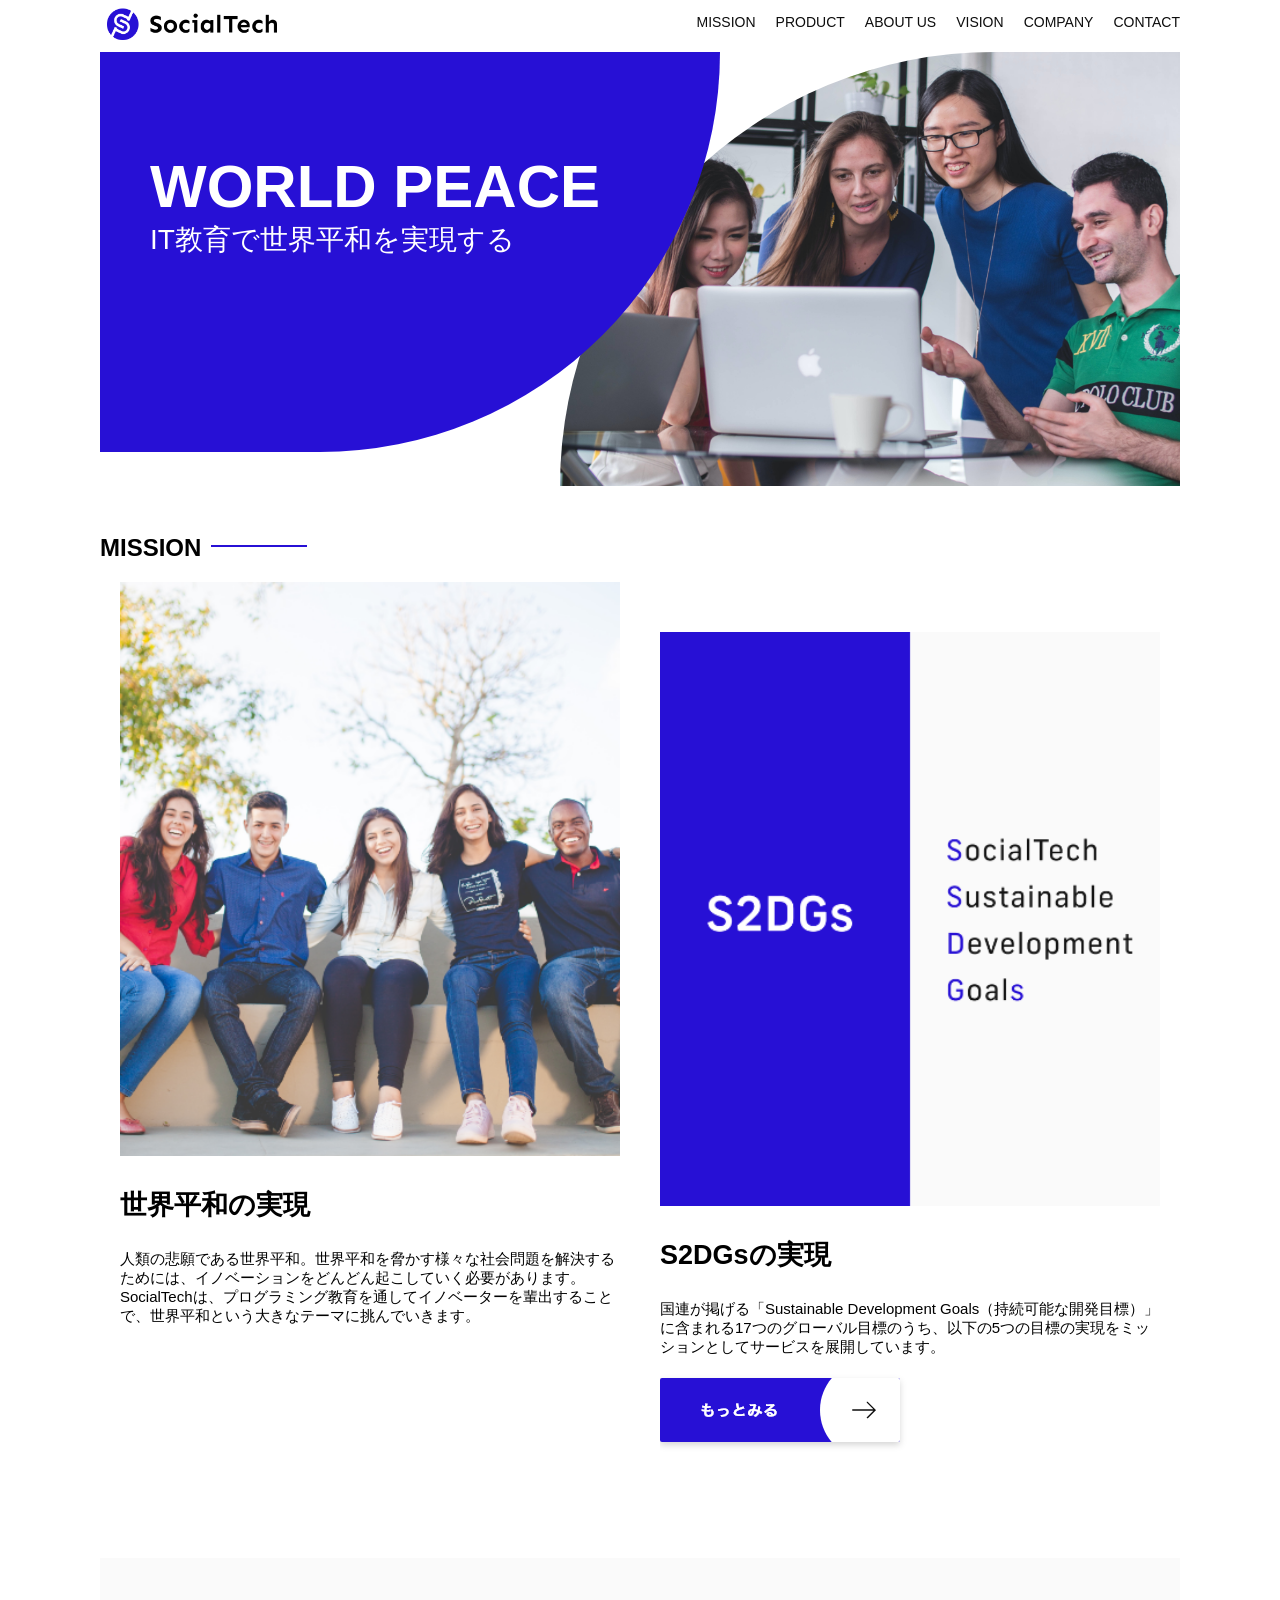
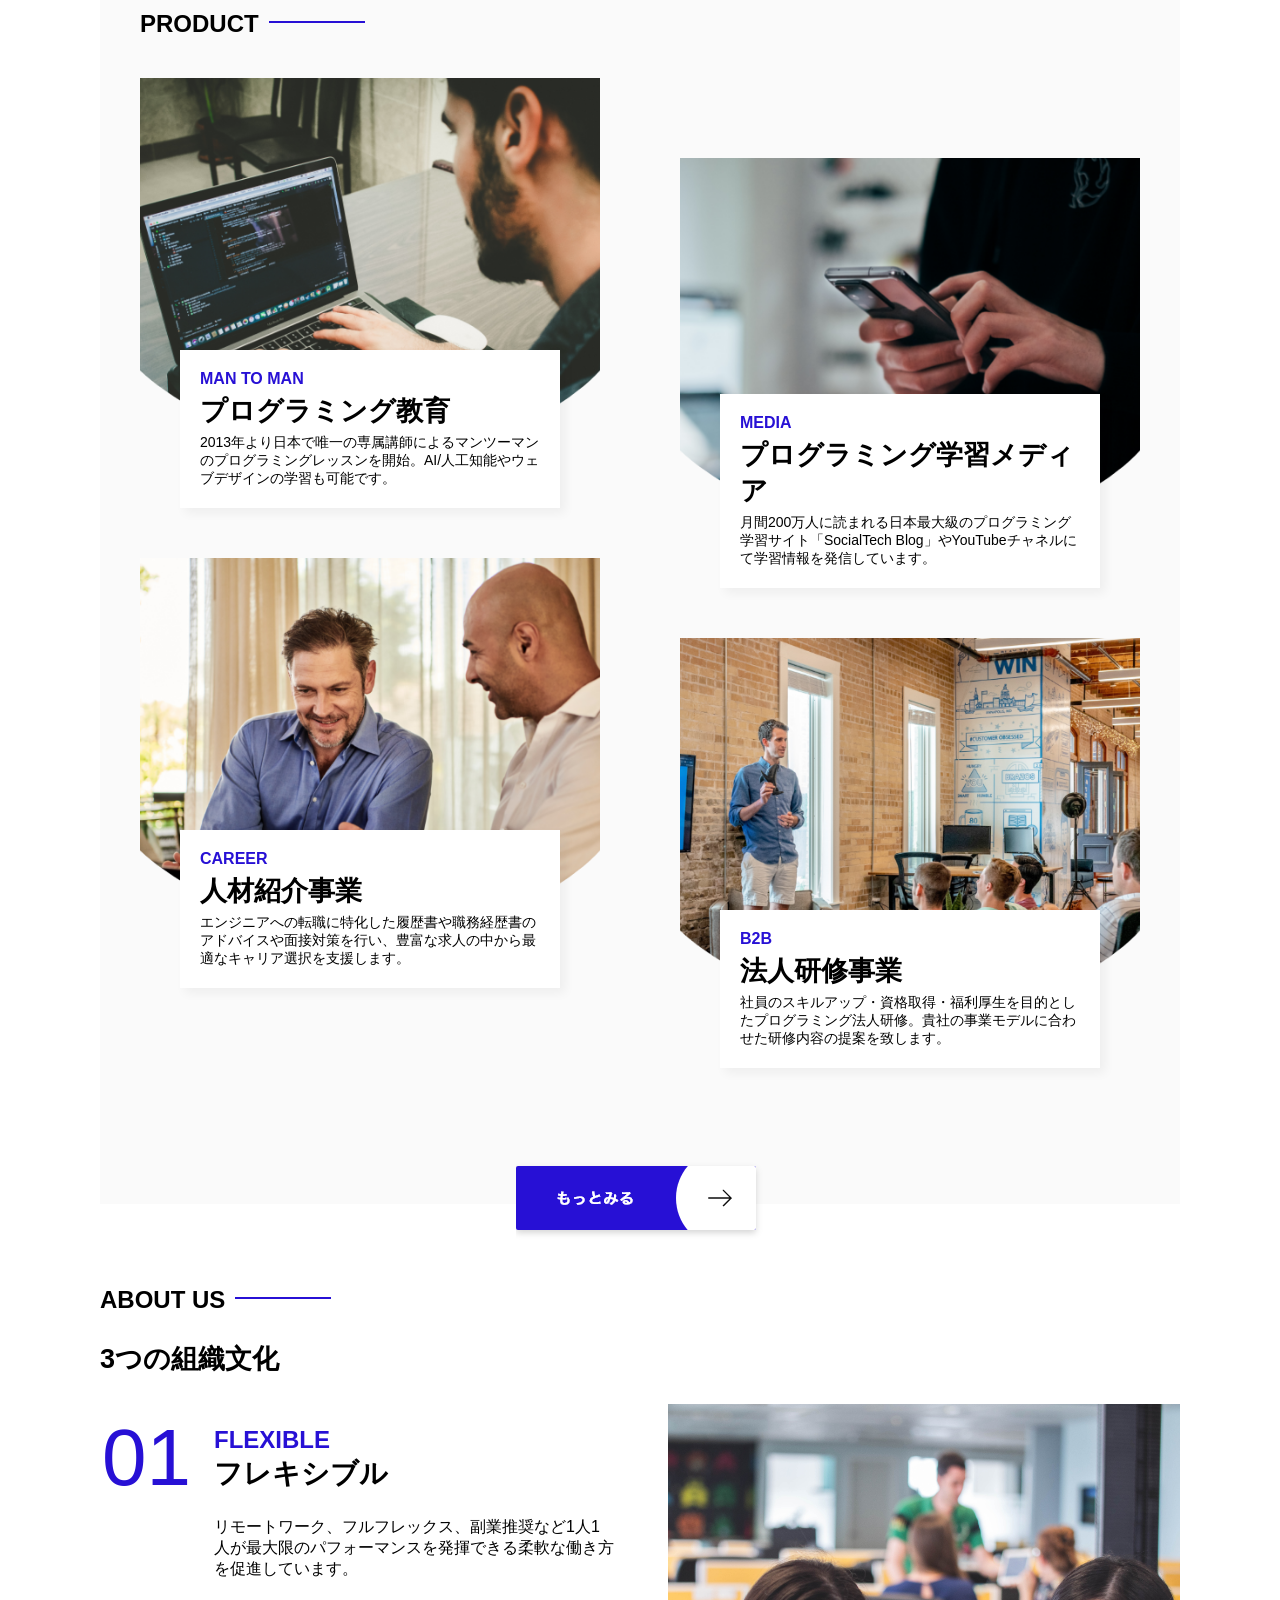
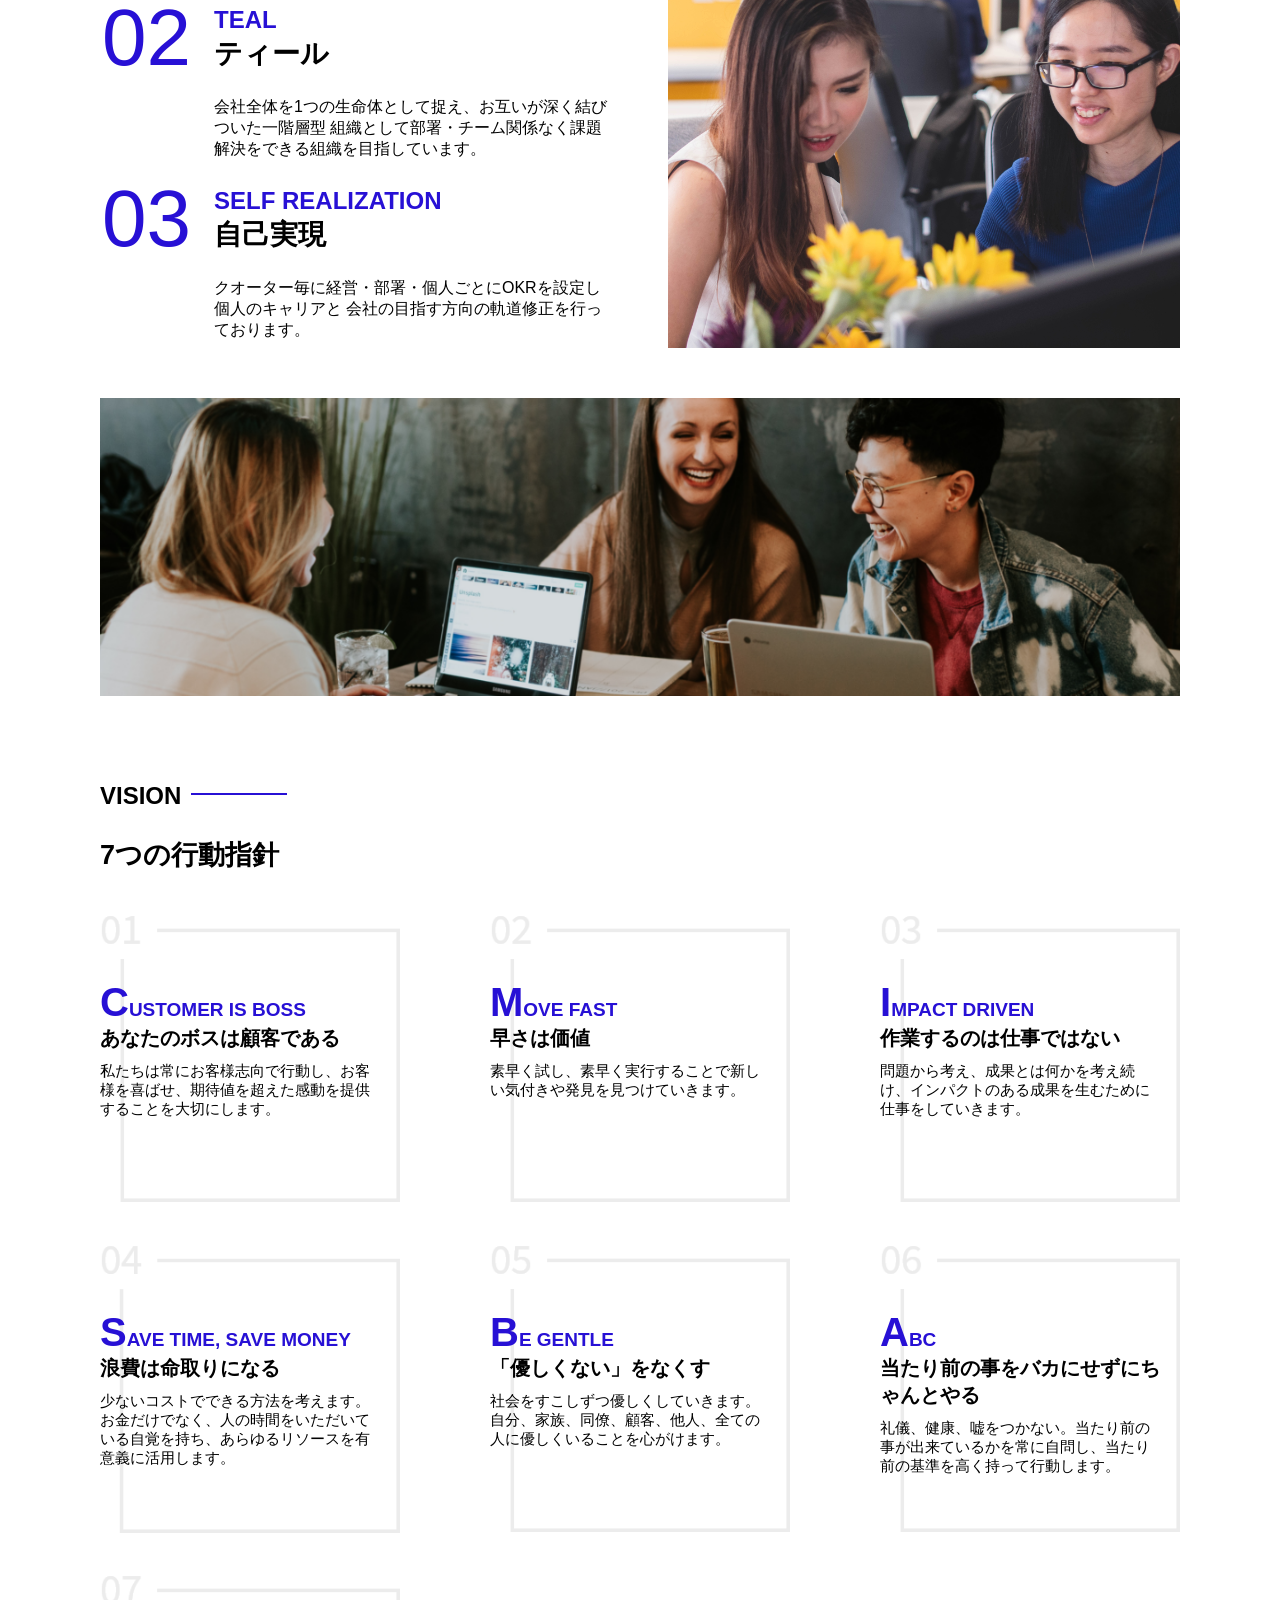
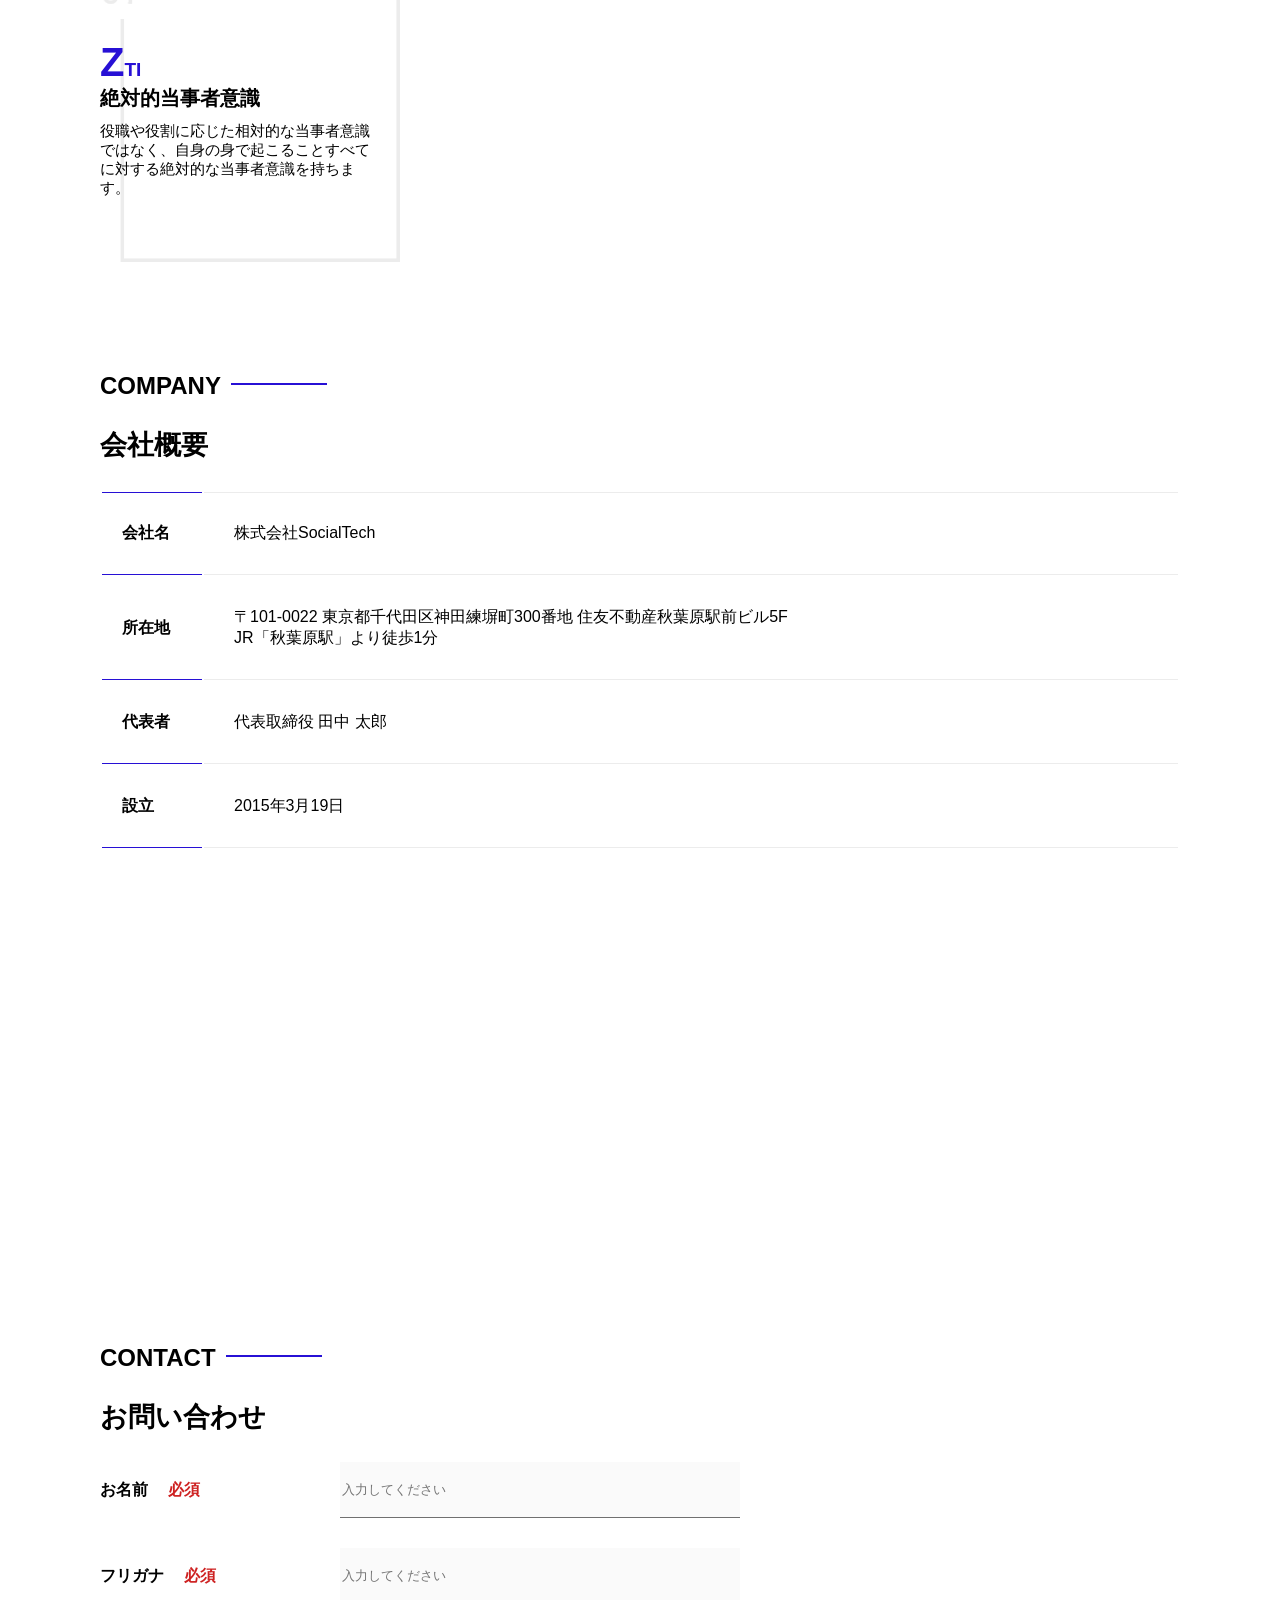
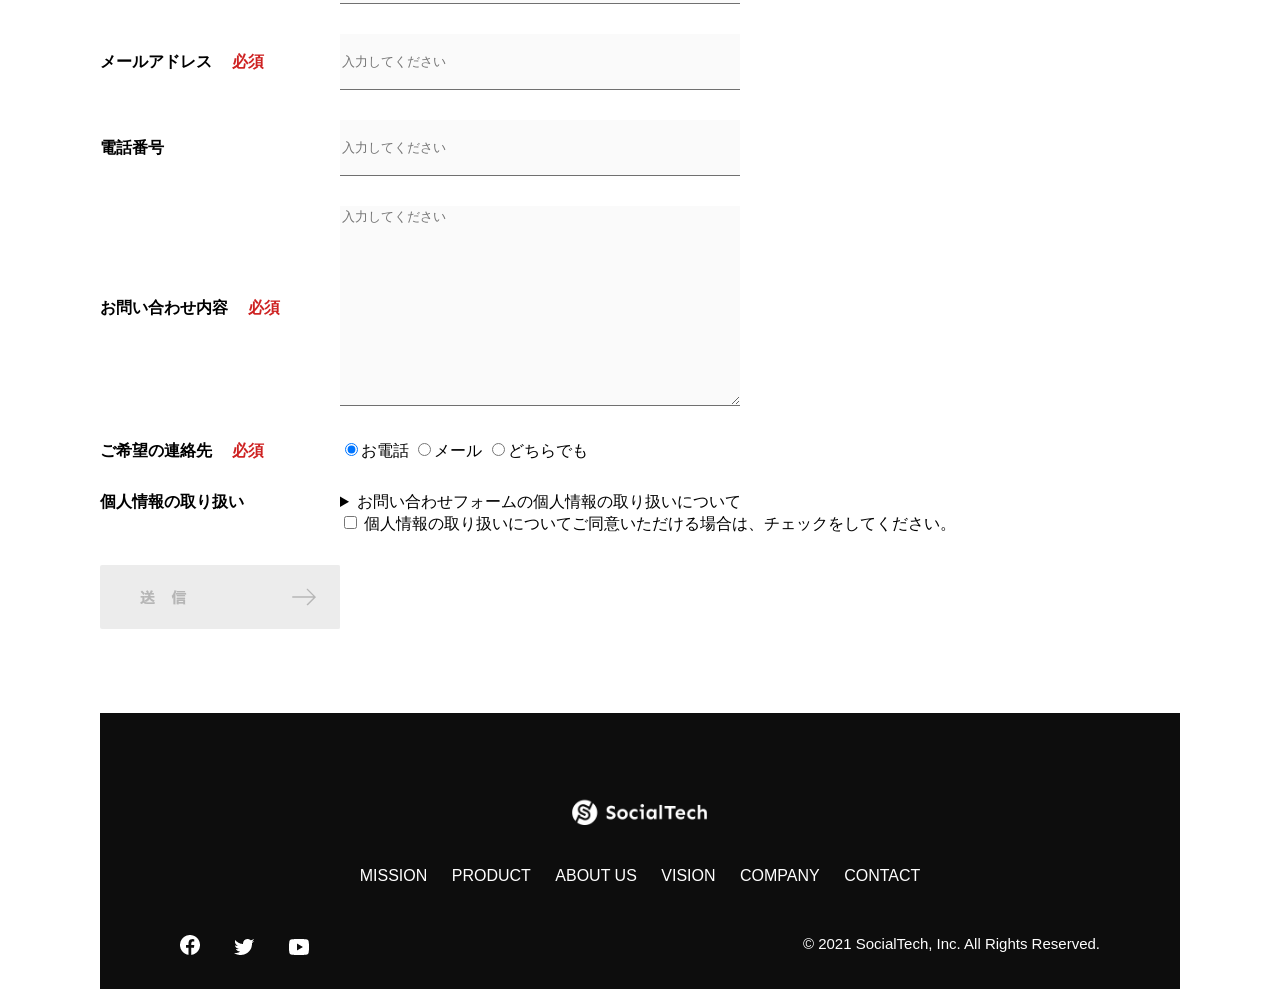
==== commit dd19911f: "index.htmlの修正" ====
--- a/kadai_tutorial_output/index.html
+++ b/kadai_tutorial_output/index.html
@@ -330,6 +330,7 @@
             <div>
               <div class="contact-heading">
                 <label class="contact-label">個人情報の取り扱い</label>
+              </div>
             </div>
             <div>
               <details>
